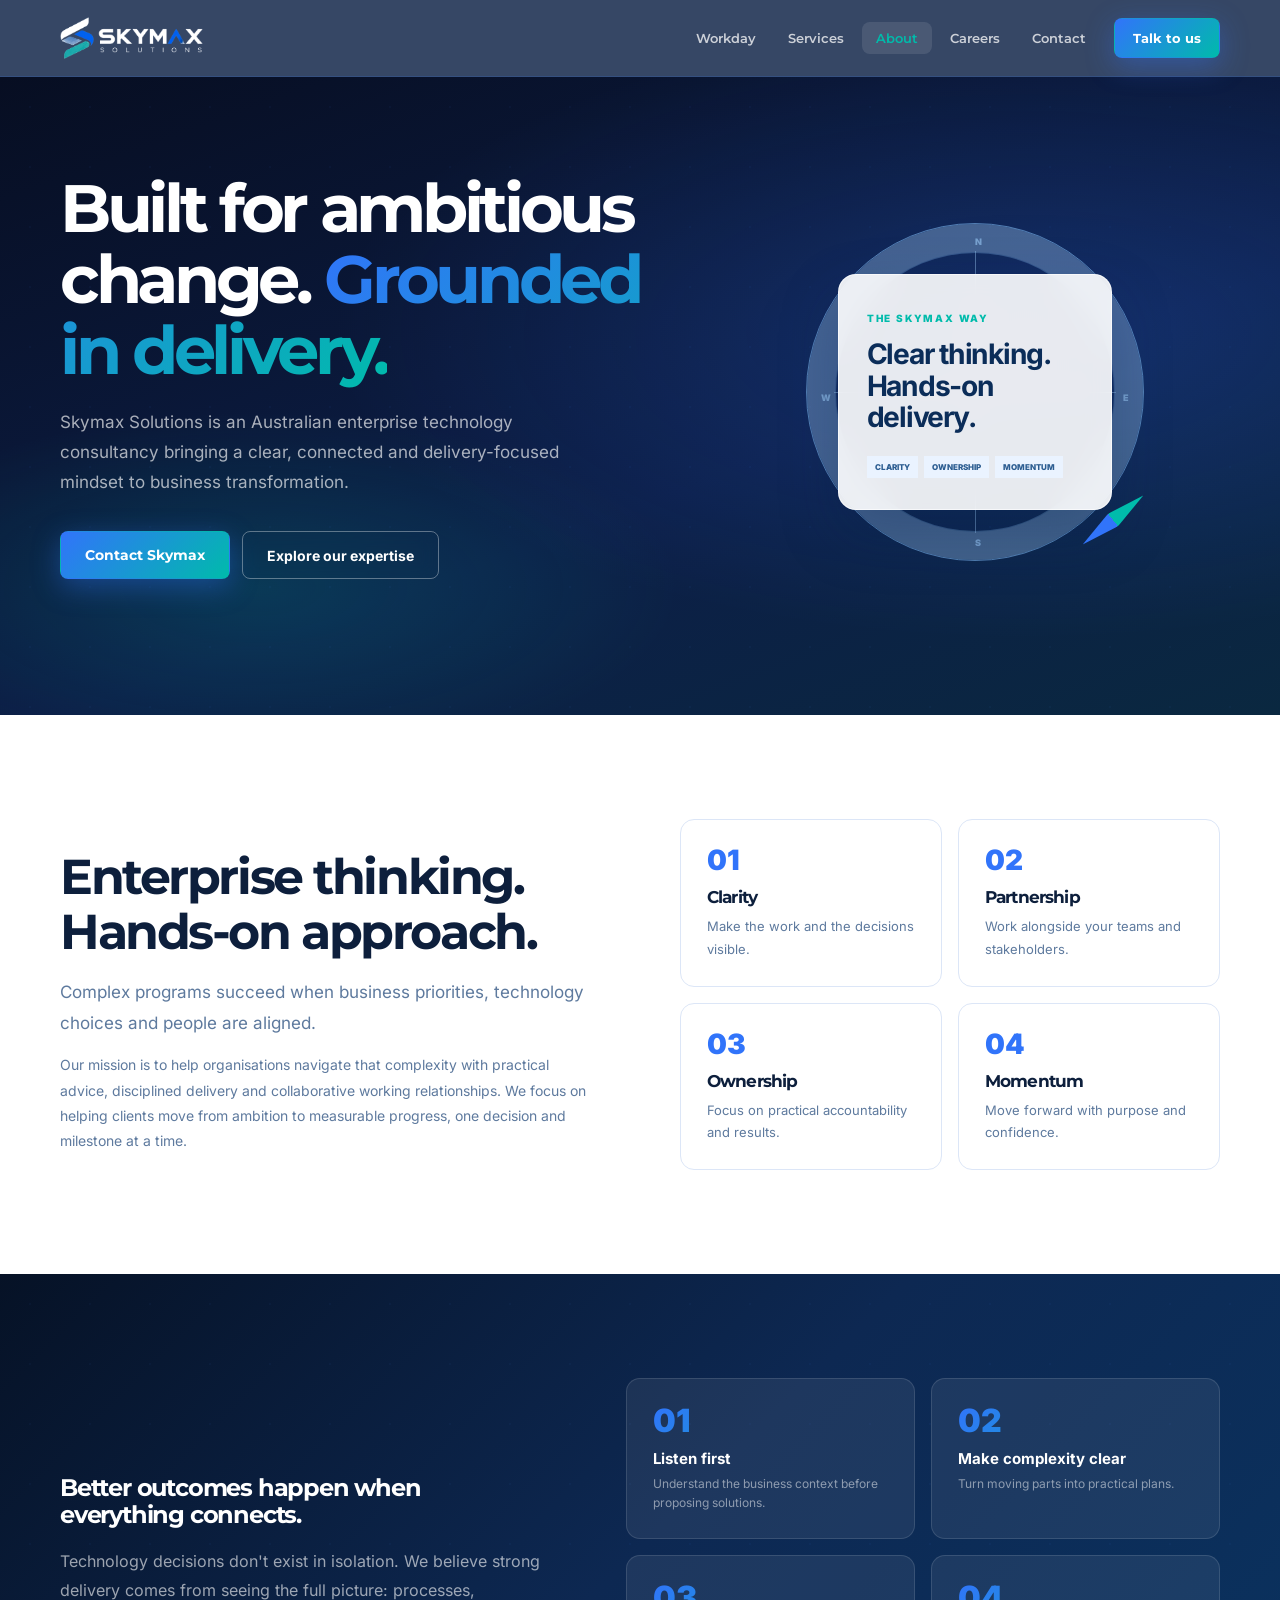
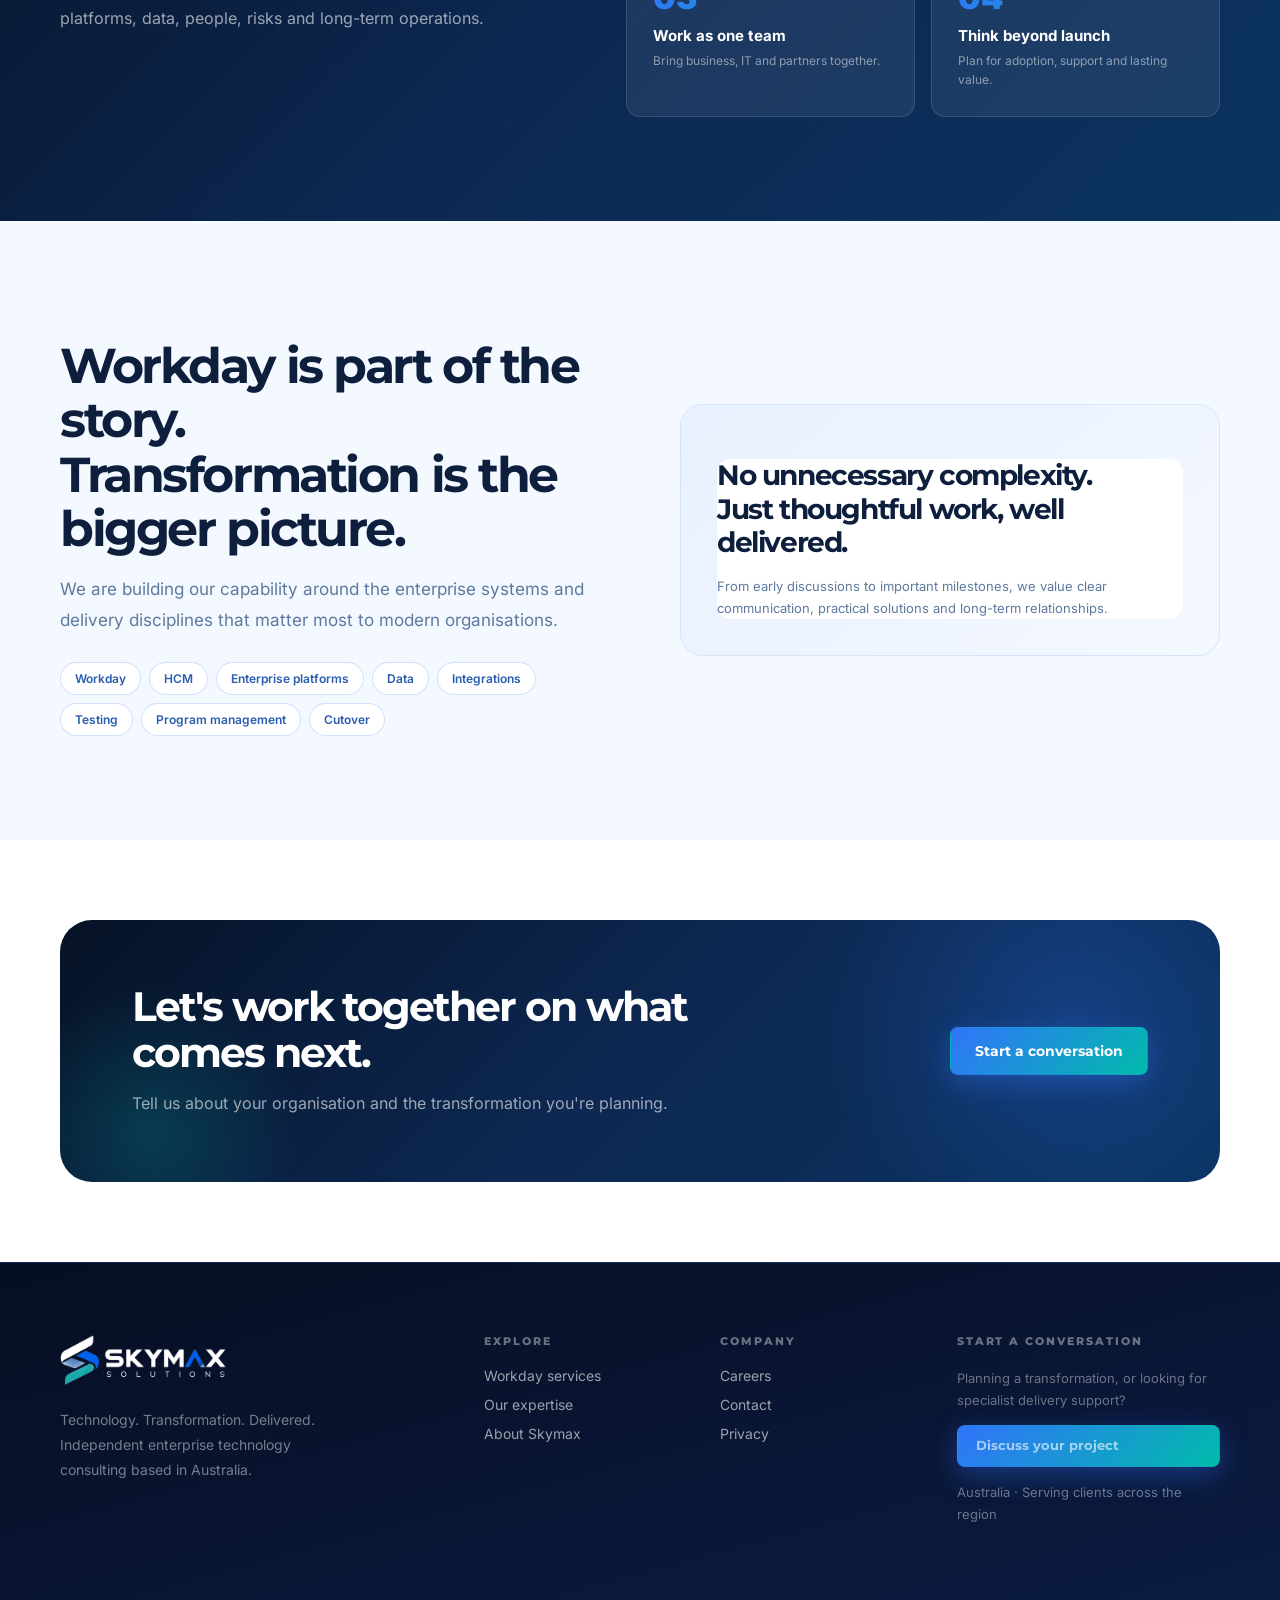
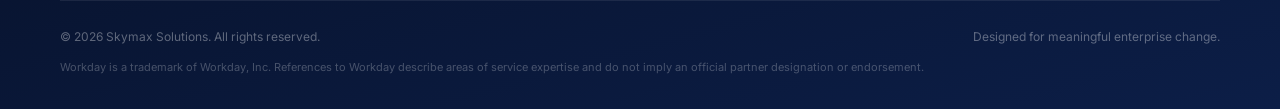
==== about.html @ ef37c547 "Initial Commit" ====
<!doctype html>
<html lang="en-AU">
<head>
<meta charset="utf-8">
<meta name="viewport" content="width=device-width, initial-scale=1">
<meta name="theme-color" content="#070e22">
<meta name="description" content="Discover Skymax Solutions, an Australian enterprise technology consultancy with a practical transformation and delivery approach.">
<link rel="icon" href="assets/favicon.png" type="image/png">
<link rel="apple-touch-icon" href="assets/apple-touch-icon.png">
<link rel="stylesheet" href="assets/styles.css">
<link rel="stylesheet" href="assets/page-heroes.css">
<title>About us | Skymax Solutions</title>
</head>
<body class="theme-one page-about">
<a class="skip" href="#main-content">Skip to content</a>

<header class="site-header">
  <div class="shell">
    <a href="index.html" aria-label="Skymax Solutions home">
      <img class="brand-logo" src="assets/logo-full-dark.png" width="1632" height="491" alt="Skymax Solutions">
    </a>
    <button class="menu-toggle" type="button" aria-expanded="false" aria-controls="primary-nav" aria-label="Open menu"><span></span><span></span><span></span></button>
    <nav class="nav" id="primary-nav" aria-label="Primary navigation">
      <a href="workday.html">Workday</a>
      <a href="services.html">Services</a>
      <a href="about.html" aria-current="page">About</a>
      <a href="careers.html">Careers</a>
      <a href="contact.html">Contact</a>
      <a class="btn" href="contact.html#contact-form">Talk to us</a>
    </nav>
  </div>
</header>

<main id="main-content">

  <section class="page-hero">
    <div class="shell">
      <div>

        <h1>Built for ambitious<br>change. <span class="gradient-text">Grounded in delivery.</span></h1>
        <p>Skymax Solutions is an Australian enterprise technology consultancy bringing a clear, connected and delivery-focused mindset to business transformation.</p>
        <div class="hero-actions">
          <a class="btn" href="contact.html">Contact Skymax</a>
          <a class="btn-outline" href="services.html">Explore our expertise</a>
        </div>
      </div>
      <div class="page-art art-about" aria-hidden="true"><div class="compass"><span>N</span><span>E</span><span>S</span><span>W</span></div><div class="principles"><small>THE SKYMAX WAY</small><strong>Clear thinking.<br>Hands-on delivery.</strong><div><span>Clarity</span><span>Ownership</span><span>Momentum</span></div></div><i class="needle"></i></div>
    </div>
  </section>

  <!-- WHO WE ARE -->
  <section class="section">
    <div class="shell split">
      <div class="reveal">

        <h2 style="margin-top:14px">Enterprise thinking.<br>Hands-on approach.</h2>
        <p class="lead" style="margin-top:18px">Complex programs succeed when business priorities, technology choices and people are aligned.</p>
        <p class="muted" style="margin-top:14px;font-size:14px;line-height:1.8">Our mission is to help organisations navigate that complexity with practical advice, disciplined delivery and collaborative working relationships. We focus on helping clients move from ambition to measurable progress, one decision and milestone at a time.</p>
      </div>
      <div class="feature-grid reveal reveal-d2">
        <article class="feature-card">
          <div class="feature-num">01</div>
          <h3>Clarity</h3>
          <p>Make the work and the decisions visible.</p>
        </article>
        <article class="feature-card">
          <div class="feature-num">02</div>
          <h3>Partnership</h3>
          <p>Work alongside your teams and stakeholders.</p>
        </article>
        <article class="feature-card">
          <div class="feature-num">03</div>
          <h3>Ownership</h3>
          <p>Focus on practical accountability and results.</p>
        </article>
        <article class="feature-card">
          <div class="feature-num">04</div>
          <h3>Momentum</h3>
          <p>Move forward with purpose and confidence.</p>
        </article>
      </div>
    </div>
  </section>

  <!-- POINT OF VIEW — DARK -->
  <section class="section section--dark">
    <div class="shell">
      <div class="insight-split">
        <div class="reveal">

          <h2 style="color:#fff;margin-top:14px">Better outcomes happen when everything connects.</h2>
          <p style="color:rgba(255,255,255,.6);line-height:1.8;margin-top:18px">Technology decisions don't exist in isolation. We believe strong delivery comes from seeing the full picture: processes, platforms, data, people, risks and long-term operations.</p>
        </div>
        <div class="proof-grid reveal reveal-d2">
          <article class="proof-card">
            <div class="proof-num">01</div>
            <strong>Listen first</strong>
            <small>Understand the business context before proposing solutions.</small>
          </article>
          <article class="proof-card">
            <div class="proof-num">02</div>
            <strong>Make complexity clear</strong>
            <small>Turn moving parts into practical plans.</small>
          </article>
          <article class="proof-card">
            <div class="proof-num">03</div>
            <strong>Work as one team</strong>
            <small>Bring business, IT and partners together.</small>
          </article>
          <article class="proof-card">
            <div class="proof-num">04</div>
            <strong>Think beyond launch</strong>
            <small>Plan for adoption, support and lasting value.</small>
          </article>
        </div>
      </div>
    </div>
  </section>

  <!-- OUR FOCUS -->
  <section class="section section--soft">
    <div class="shell split">
      <div class="reveal">

        <h2 style="margin-top:14px">Workday is part of the story.<br>Transformation is the bigger picture.</h2>
        <p class="lead" style="margin-top:18px">We are building our capability around the enterprise systems and delivery disciplines that matter most to modern organisations.</p>
        <div class="tags" style="margin-top:26px">
          <span class="tag-pill">Workday</span>
          <span class="tag-pill">HCM</span>
          <span class="tag-pill">Enterprise platforms</span>
          <span class="tag-pill">Data</span>
          <span class="tag-pill">Integrations</span>
          <span class="tag-pill">Testing</span>
          <span class="tag-pill">Program management</span>
          <span class="tag-pill">Cutover</span>
        </div>
      </div>
      <div class="panel reveal reveal-d2">
        <div class="feature-card" style="border:none;padding:0">

          <h3 style="font-size:28px;line-height:1.18;margin:18px 0 16px">No unnecessary complexity.<br>Just thoughtful work, well delivered.</h3>
          <p>From early discussions to important milestones, we value clear communication, practical solutions and long-term relationships.</p>
        </div>
      </div>
    </div>
  </section>

  <!-- CTA -->
  <section class="section--tight">
    <div class="shell">
      <div class="big-cta reveal">
        <div>

          <h2>Let's work together on what comes next.</h2>
          <p>Tell us about your organisation and the transformation you're planning.</p>
        </div>
        <a href="contact.html" class="btn" style="white-space:nowrap">Start a conversation</a>
      </div>
    </div>
  </section>

</main>

<footer class="site-footer">
  <div class="shell">
    <div class="footer-grid">
      <div>
        <a href="index.html" aria-label="Skymax Solutions home">
          <img class="brand-logo" src="assets/logo-full-dark.png" width="1632" height="491" alt="Skymax Solutions">
        </a>
        <p class="footer-desc">Technology. Transformation. Delivered.<br>Independent enterprise technology consulting based in Australia.</p>
      </div>
      <div class="footer-col">
        <h4>Explore</h4>
        <a href="workday.html">Workday services</a>
        <a href="services.html">Our expertise</a>
        <a href="about.html">About Skymax</a>
      </div>
      <div class="footer-col">
        <h4>Company</h4>
        <a href="careers.html">Careers</a>
        <a href="contact.html">Contact</a>
        <a href="privacy.html">Privacy</a>
      </div>
      <div class="footer-col">
        <h4>Start a conversation</h4>
        <p>Planning a transformation, or looking for specialist delivery support?</p>
        <a href="contact.html" class="btn">Discuss your project</a>
        <p style="margin-top:14px">Australia · Serving clients across the region</p>
      </div>
    </div>
    <div class="footer-bottom">
      <span>© <span id="year">2026</span> Skymax Solutions. All rights reserved.</span>
      <span>Designed for meaningful enterprise change.</span>
    </div>
    <p class="footer-disclaimer">Workday is a trademark of Workday, Inc. References to Workday describe areas of service expertise and do not imply an official partner designation or endorsement.</p>
  </div>
</footer>

<script src="assets/site.js" defer></script>
</body>
</html>
---- assets/styles.css ----
@font-face {
  font-family: 'Inter';
  src: url('fonts/inter-latin-wght-normal.woff2') format('woff2');
  font-weight: 100 900;
  font-display: swap;
}
@font-face {
  font-family: 'Montserrat';
  src: url('fonts/montserrat-latin-wght-normal.woff2') format('woff2');
  font-weight: 100 900;
  font-display: swap;
}

/* ── TOKENS ────────────────────────────────────────────── */
:root {
  --navy:      #0a1f44;
  --navy-mid:  #0f2e5b;
  --navy-lite: #1a3f73;
  --blue:      #3174FA;
  --blue-lite: #5b93fb;
  --teal:      #00BBAB;
  --teal-lite: #00d4c1;
  --ink:       #0d1f3c;
  --muted:     #5e7a9e;
  --line:      #dce6f7;
  --soft:      #f4f8ff;
  --white:     #ffffff;

  --grad-main: linear-gradient(135deg, var(--blue) 0%, var(--teal) 100%);
  --grad-dark: linear-gradient(135deg, #061226 0%, #0d2852 50%, #0a3360 100%);
  --grad-hero: radial-gradient(ellipse 90% 80% at 80% 40%, rgba(49,116,250,.22) 0%, transparent 60%),
               radial-gradient(ellipse 60% 50% at 20% 80%, rgba(0,187,171,.18) 0%, transparent 55%),
               linear-gradient(160deg, #070e22 0%, #0c1e47 60%, #0a2840 100%);

  --shadow-sm:  0 4px 15px rgba(13,31,60,.08);
  --shadow-md:  0 12px 40px rgba(13,31,60,.14);
  --shadow-lg:  0 24px 70px rgba(13,31,60,.22);
  --shadow-glow: 0 0 40px rgba(49,116,250,.25);
  --radius-sm:  8px;
  --radius-md:  14px;
  --radius-lg:  22px;
  --radius-xl:  32px;
}

/* ── RESET & BASE ──────────────────────────────────────── */
*, *::before, *::after { box-sizing: border-box; margin: 0; }
html { scroll-behavior: smooth; font-size: 16px; }
#contact-form { scroll-margin-top: 104px; }
body {
  font-family: 'Inter', ui-sans-serif, -apple-system, BlinkMacSystemFont, 'Segoe UI', Arial, sans-serif;
  color: var(--ink);
  background: #fff;
  -webkit-font-smoothing: antialiased;
  overflow-x: hidden;
}
h1,h2,h3,h4 { font-family: 'Montserrat', 'Segoe UI', sans-serif; line-height: 1.12; letter-spacing: -.05em; }
p { line-height: 1.78; }
a { color: inherit; text-decoration: none; }
button, input, textarea, select { font: inherit; }
button { cursor: pointer; }
svg { display: block; }
img { max-width: 100%; display: block; }
ul, ol { padding: 0; list-style: none; }

/* ── LAYOUT ────────────────────────────────────────────── */
.shell { width: min(1160px, calc(100% - 64px)); margin-inline: auto; }

/* ── ACCESSIBILITY ─────────────────────────────────────── */
.skip {
  position: absolute; top: -80px; left: 16px; z-index: 200;
  background: var(--blue); color: #fff; padding: 12px 22px;
  border-radius: var(--radius-sm); font-weight: 700;
  transition: top .2s;
}
.skip:focus { top: 12px; }
:focus-visible { outline: 2px solid var(--teal); outline-offset: 4px; }

/* ── SCROLL REVEAL ─────────────────────────────────────── */
.reveal {
  opacity: 0;
  transform: translateY(32px);
  transition: opacity .65s cubic-bezier(.22,.68,0,1.05), transform .65s cubic-bezier(.22,.68,0,1.05);
}
.reveal.visible { opacity: 1; transform: none; }
.reveal-d1 { transition-delay: .1s; }
.reveal-d2 { transition-delay: .2s; }
.reveal-d3 { transition-delay: .3s; }
.reveal-d4 { transition-delay: .4s; }

/* ── TYPOGRAPHY UTILITIES ──────────────────────────────── */
.hero-context {
  margin: 0;
  color: rgba(255,255,255,.66);
  font-family: 'Montserrat', 'Segoe UI', sans-serif;
  font-size: 11px;
  font-weight: 650;
  letter-spacing: .13em;
  text-transform: uppercase;
}
.btn,.nav,.menu-toggle { font-family: 'Montserrat', 'Segoe UI', sans-serif; }
.gradient-text {
  background: var(--grad-main);
  -webkit-background-clip: text; -webkit-text-fill-color: transparent;
  background-clip: text;
}
.lead { font-size: 17px; color: var(--muted); line-height: 1.8; }
.muted { color: var(--muted); }

/* ── BUTTONS ───────────────────────────────────────────── */
.btn, .btn-outline, .btn-ghost {
  display: inline-flex; align-items: center; justify-content: center;
  gap: 8px; border-radius: var(--radius-sm); font-weight: 700;
  font-size: 14px; padding: 13px 24px; min-height: 48px;
  border: 1.5px solid transparent;
  transition: transform .2s, box-shadow .2s, background .2s, border-color .2s;
  white-space: nowrap;
}
.btn {
  background: var(--grad-main); color: #fff;
  box-shadow: 0 8px 28px rgba(49,116,250,.38);
}
.btn:hover {
  transform: translateY(-2px);
  box-shadow: 0 14px 40px rgba(49,116,250,.52);
}
.btn-outline {
  background: transparent; color: #fff;
  border-color: rgba(255,255,255,.35);
  backdrop-filter: blur(8px);
}
.btn-outline:hover {
  background: rgba(255,255,255,.1);
  border-color: rgba(255,255,255,.6);
  transform: translateY(-2px);
}
.btn-ghost {
  background: rgba(49,116,250,.08); color: var(--blue);
  border-color: rgba(49,116,250,.22);
}
.btn-ghost:hover {
  background: rgba(49,116,250,.15);
  transform: translateY(-2px);
}
.btn-light {
  display: inline-flex; align-items: center; gap: 8px;
  background: rgba(255,255,255,.12); color: #fff;
  border: 1.5px solid rgba(255,255,255,.28);
  border-radius: var(--radius-sm); font-weight: 700;
  font-size: 14px; padding: 13px 24px; min-height: 48px;
  backdrop-filter: blur(10px);
  transition: background .2s, transform .2s;
}
.btn-light:hover { background: rgba(255,255,255,.22); transform: translateY(-2px); }
.text-link {
  font-size: 13px; color: var(--blue); font-weight: 700;
  display: inline-flex; align-items: center; gap: 6px;
  transition: gap .2s;
}
.text-link::after {
  content: '›'; font-size: 18px; line-height: 1; font-weight: 600;
  transform: translateY(-1px);
}
.text-link:hover { gap: 10px; }
.text-link--on-dark { color: var(--teal-lite); }

/* ── NAVBAR ────────────────────────────────────────────── */
.site-header {
  position: sticky; top: 0; z-index: 100;
  background: rgba(10,31,68,.82);
  backdrop-filter: blur(20px) saturate(180%);
  -webkit-backdrop-filter: blur(20px) saturate(180%);
  border-bottom: 1px solid rgba(49,116,250,.18);
  transition: box-shadow .3s;
}
.site-header.scrolled { box-shadow: 0 8px 40px rgba(0,0,0,.35); }
.site-header .shell {
  height: 76px; display: flex; align-items: center;
  justify-content: space-between; gap: 28px;
}
.brand {
  display: inline-flex; gap: 12px; align-items: center;
  color: #fff; white-space: nowrap; flex-shrink: 0;
}
.brand .mark { width: 38px; height: 44px; }
.brand-logo {
  display: block;
  width: auto;
  height: 43px;
  object-fit: contain;
  flex-shrink: 0;
}
.wordmark {
  display: inline-block; font-weight: 900; font-size: 24px;
  line-height: .95; letter-spacing: -.07em; color: #fff;
}
.wordmark small {
  display: block; font-size: 8.5px; font-weight: 700;
  letter-spacing: .5em; padding-left: 2px; margin-top: 8px;
  color: rgba(255,255,255,.7);
}
.nav { display: flex; align-items: center; gap: 4px; }
.nav > a:not(.btn) {
  font-size: 13px; font-weight: 600; color: rgba(255,255,255,.75);
  padding: 8px 14px; border-radius: var(--radius-sm);
  transition: color .2s, background .2s;
}
.nav > a:not(.btn):hover,
.nav > a[aria-current="page"] { color: #fff; background: rgba(255,255,255,.1); }
.nav > a[aria-current="page"] { color: var(--teal); }
.nav .btn { font-size: 13px; padding: 10px 18px; min-height: 40px; margin-left: 10px; }
.menu-toggle {
  display: none; width: 44px; height: 44px; padding: 0;
  align-items: center; justify-content: center; flex-direction: column; gap: 5px;
  background: rgba(255,255,255,.08); border: 1px solid rgba(255,255,255,.18);
  border-radius: var(--radius-sm); color: #fff;
  transition: background .2s, border-color .2s;
}
.menu-toggle:hover { background: rgba(255,255,255,.14); border-color: rgba(255,255,255,.32); }
.menu-toggle span {
  display: block; width: 20px; height: 2px; border-radius: 2px;
  background: currentColor; transform-origin: center; transition: transform .25s, opacity .2s;
}
.menu-toggle.is-open span:nth-child(1) { transform: translateY(7px) rotate(45deg); }
.menu-toggle.is-open span:nth-child(2) { opacity: 0; }
.menu-toggle.is-open span:nth-child(3) { transform: translateY(-7px) rotate(-45deg); }

/* ── NAV MOBILE ────────────────────────────────────────── */
@media(max-width:800px) {
  .menu-toggle { display: inline-flex; }
  .nav {
    display: none; position: absolute; top: 76px; left: 16px; right: 16px;
    flex-direction: column; align-items: stretch; gap: 4px;
    background: #0c1e47; border: 1px solid rgba(49,116,250,.25);
    border-radius: var(--radius-md); padding: 16px;
    box-shadow: 0 20px 60px rgba(0,0,0,.5);
  }
  .nav.open { display: flex; }
  .nav > a:not(.btn) { padding: 14px 16px; }
  .nav .btn { margin: 8px 0 0; text-align: center; }
}

/* ── HERO (HOME) ───────────────────────────────────────── */
.hero {
  background: var(--grad-hero);
  overflow: hidden; position: relative;
  padding: 110px 0 120px;
}
.hero::before {
  content: '';
  position: absolute; inset: 0; z-index: 0;
  background: url("data:image/svg+xml,%3Csvg width='60' height='60' viewBox='0 0 60 60' xmlns='http://www.w3.org/2000/svg'%3E%3Cg fill='none' fill-rule='evenodd'%3E%3Cg fill='%233174FA' fill-opacity='0.04'%3E%3Ccircle cx='30' cy='30' r='1.5'/%3E%3C/g%3E%3C/g%3E%3C/svg%3E") repeat;
}
.hero-inner {
  position: relative; z-index: 1;
  display: grid; grid-template-columns: 1.05fr .95fr;
  align-items: center; gap: 60px;
}
.hero h1 {
  font-size: clamp(52px, 5.8vw, 82px);
  line-height: 1.04; letter-spacing: -.065em;
  color: #fff; margin: 22px 0 24px;
}
.hero-copy { font-size: 17px; color: rgba(255,255,255,.68); line-height: 1.8; max-width: 500px; }
.hero-actions { display: flex; flex-wrap: wrap; gap: 12px; margin: 36px 0 32px; }
.hero-badge {
  display: inline-flex; align-items: center; gap: 10px;
  font-size: 12px; color: rgba(255,255,255,.55); font-weight: 500;
}
.hero-badge-dot {
  width: 8px; height: 8px; border-radius: 50%;
  background: var(--teal); box-shadow: 0 0 0 4px rgba(0,187,171,.2);
  animation: pulse 2.5s ease-in-out infinite;
}
@keyframes pulse {
  0%, 100% { box-shadow: 0 0 0 4px rgba(0,187,171,.2); }
  50%       { box-shadow: 0 0 0 8px rgba(0,187,171,.08); }
}

/* ── HERO GRAPHIC ──────────────────────────────────────── */
.hero-visual { position: relative; height: 460px; }
.hero-orb {
  position: absolute; inset: 50px 60px;
  background: radial-gradient(circle at 30% 25%, #6da8ff, #3174fa 45%, #1a3fad 72%, #091f6b);
  border-radius: 50%;
  box-shadow: 0 0 80px rgba(49,116,250,.45), inset -30px -30px 60px rgba(0,0,0,.3);
  animation: floatOrb 8s ease-in-out infinite;
}
.hero-orb::after {
  content: ''; position: absolute; inset: 18px;
  border: 1px solid rgba(255,255,255,.2); border-radius: 50%;
  transform: rotate(55deg) scaleX(.7);
}
@keyframes floatOrb {
  0%,100% { transform: translateY(0); }
  50%     { transform: translateY(-12px); }
}
.hero-ring {
  position: absolute; border-radius: 50%;
  border: 1px dashed rgba(100,160,255,.35);
}
.hero-ring:nth-child(1) { inset: 0; animation: spin 30s linear infinite; }
.hero-ring:nth-child(2) { inset: -35px; border-color: rgba(0,187,171,.2); animation: spin 45s linear infinite reverse; }
.hero-ring:nth-child(3) { inset: -75px; border-color: rgba(49,116,250,.12); animation: spin 60s linear infinite; }
@keyframes spin { to { transform: rotate(360deg); } }
.float-card {
  position: absolute; background: rgba(15,30,65,.7);
  border: 1px solid rgba(49,116,250,.3); border-radius: var(--radius-md);
  padding: 16px 20px; backdrop-filter: blur(16px);
  box-shadow: 0 20px 50px rgba(0,0,0,.4); min-width: 185px;
  animation: floatCard 6s ease-in-out infinite;
}
.float-card:nth-child(5) { left: -10px; top: 60px; animation-delay: 0s; }
.float-card:nth-child(6) { right: -10px; top: 170px; animation-delay: 1.5s; }
.float-card:nth-child(7) { left: 50px; bottom: 30px; animation-delay: 3s; }
@keyframes floatCard {
  0%,100% { transform: translateY(0) rotate(var(--rot,0deg)); }
  50%     { transform: translateY(-8px) rotate(var(--rot,0deg)); }
}
.float-card:nth-child(5) { --rot: -4deg; }
.float-card:nth-child(6) { --rot: 4deg; }
.float-card:nth-child(7) { --rot: 2deg; }
.float-card .fc-tag {
  font-size: 9px; font-weight: 800; letter-spacing: .15em; text-transform: uppercase;
  color: var(--teal); background: rgba(0,187,171,.12); border-radius: 99px;
  padding: 5px 10px; display: inline-block; margin-bottom: 9px;
}
.float-card strong { color: #fff; font-size: 13px; display: block; }
.float-card span { color: rgba(255,255,255,.5); font-size: 11px; margin-top: 4px; display: block; }

/* ── STATS STRIPE ──────────────────────────────────────── */
.stats-stripe {
  background: #fff;
  border-bottom: 1px solid var(--line);
}
.stats-stripe .shell {
  display: grid; grid-template-columns: repeat(4,1fr);
  padding: 36px 0;
  gap: 0;
}
.stat-item {
  text-align: center; padding: 0 24px;
  border-right: 1px solid var(--line);
}
.stat-item:last-child { border-right: none; }
.stat-num {
  font-size: 38px; font-weight: 900; letter-spacing: -.04em;
  background: var(--grad-main); -webkit-background-clip: text;
  -webkit-text-fill-color: transparent; background-clip: text;
  line-height: 1;
}
.stat-label { font-size: 12px; color: var(--muted); margin-top: 6px; font-weight: 500; }

/* ── SECTIONS ──────────────────────────────────────────── */
.section { padding: 104px 0; }
.section--soft { background: var(--soft); }
.section--dark {
  background: var(--grad-dark);
  position: relative; overflow: hidden;
}
.section--dark::before {
  content: ''; position: absolute; inset: 0; z-index: 0;
  background: url("data:image/svg+xml,%3Csvg width='60' height='60' viewBox='0 0 60 60' xmlns='http://www.w3.org/2000/svg'%3E%3Ccircle cx='30' cy='30' r='1' fill='%233174FA' fill-opacity='.05'/%3E%3C/svg%3E") repeat;
}
.section--dark > * { position: relative; z-index: 1; }
.section--tight { padding: 80px 0; }
.section-head {
  display: grid; grid-template-columns: 1fr auto;
  align-items: end; gap: 32px; margin-bottom: 56px;
}
.section-head h2 { font-size: clamp(32px, 4vw, 52px); margin-top: 0; }
.section-head p { max-width: 350px; color: var(--muted); text-align: right; }
.section-head--center { grid-template-columns: 1fr; text-align: center; }
.section-head--center p { max-width: 500px; margin: 0 auto; text-align: center; }

/* Page hero */
.page-hero {
  background: var(--grad-hero);
  padding: 96px 0 104px; overflow: hidden; position: relative;
}
.page-hero::before {
  content: ''; position: absolute; inset: 0;
  background: url("data:image/svg+xml,%3Csvg width='60' height='60' viewBox='0 0 60 60' xmlns='http://www.w3.org/2000/svg'%3E%3Ccircle cx='30' cy='30' r='1' fill='%233174FA' fill-opacity='.05'/%3E%3C/svg%3E") repeat;
}
.page-hero .shell {
  position: relative; z-index: 1;
  display: grid; grid-template-columns: 1.1fr .9fr;
  align-items: center; gap: 70px;
}
.page-hero h1 {
  font-size: clamp(44px, 5.2vw, 70px);
  line-height: 1.07; letter-spacing: -.065em;
  color: #fff; margin: 0 0 20px;
}
.page-hero p { font-size: 17px; color: rgba(255,255,255,.65); max-width: 520px; }
.hero-actions { display: flex; flex-wrap: wrap; gap: 12px; margin-top: 34px; }

/* Hero glass card */
.hero-glass-wrap {
  display: grid; place-items: center; min-height: 320px;
}
.hero-glass-card {
  width: 90%; background: rgba(255,255,255,.07);
  border: 1px solid rgba(255,255,255,.15); border-radius: var(--radius-lg);
  padding: 36px; backdrop-filter: blur(20px); transform: rotate(-3deg);
  box-shadow: 0 30px 80px rgba(0,0,0,.4), inset 0 1px 0 rgba(255,255,255,.1);
  position: relative;
}
.hero-glass-card::before {
  content: ''; position: absolute; inset: -40px -35px 40px 40px; z-index: -1;
  background: radial-gradient(circle, #6da8ff, #3174fa 55%, #1a3fa8);
  border-radius: 48%; filter: blur(1px); opacity: .75;
}
.hero-glass-card .card-eyebrow { color: var(--teal); margin-bottom: 16px; }
.hero-glass-card h3 { font-size: 27px; color: #fff; margin-bottom: 20px; }
.glass-line {
  height: 8px; border-radius: 99px; background: rgba(255,255,255,.12); margin: 10px 0;
}
.glass-line.short { width: 60%; }
.glass-metric {
  display: flex; align-items: center; gap: 12px; margin-top: 22px;
  color: var(--teal-lite); font-weight: 700; font-size: 13px;
}
.glass-dot {
  width: 12px; height: 12px; border-radius: 50%; background: var(--teal);
  box-shadow: 0 0 0 5px rgba(0,187,171,.2); flex-shrink: 0;
}

/* ── SERVICE CARDS ─────────────────────────────────────── */
.card-grid { display: grid; grid-template-columns: repeat(3,1fr); gap: 20px; }
.service-card {
  background: #fff; border: 1px solid #e2ecf7;
  border-radius: var(--radius-lg); padding: 36px;
  display: flex; flex-direction: column; min-height: 290px;
  box-shadow: var(--shadow-sm); position: relative; overflow: hidden;
  transition: transform .3s, box-shadow .3s, border-color .3s;
}
.service-card::before {
  content: ''; position: absolute; top: 0; left: 0; right: 0; height: 3px;
  background: var(--grad-main); opacity: 0; transition: opacity .3s;
}
.service-card:hover { transform: translateY(-6px); box-shadow: var(--shadow-md); border-color: rgba(49,116,250,.3); }
.service-card:hover::before { opacity: 1; }
.card-icon {
  width: 48px; height: 48px; border-radius: 12px;
  background: linear-gradient(135deg, rgba(49,116,250,.12), rgba(0,187,171,.12));
  display: grid; place-items: center; font-size: 22px;
  color: var(--blue); flex-shrink: 0;
}
.service-card h3 { font-size: 21px; margin: 20px 0 10px; }
.service-card p { font-size: 14px; color: var(--muted); line-height: 1.7; margin-bottom: 24px; }
.service-card .text-link { margin-top: auto; }

/* Dark service cards */
.card-grid--dark .service-card {
  background: rgba(255,255,255,.05); border-color: rgba(255,255,255,.1);
  color: #fff;
}
.card-grid--dark .service-card h3 { color: #fff; }
.card-grid--dark .service-card p { color: rgba(255,255,255,.58); }
.card-grid--dark .service-card:hover { border-color: rgba(49,116,250,.5); background: rgba(255,255,255,.08); }
.card-grid--dark .card-icon { background: rgba(255,255,255,.1); color: var(--teal-lite); }
.card-grid--dark .text-link { color: var(--teal-lite); }

/* ── PROOF CARDS ───────────────────────────────────────── */
.proof-grid { display: grid; grid-template-columns: repeat(2,1fr); gap: 16px; }
.proof-card {
  background: rgba(255,255,255,.07); border: 1px solid rgba(255,255,255,.12);
  border-radius: var(--radius-md); padding: 26px; min-height: 148px;
  position: relative; overflow: hidden;
  transition: background .3s, border-color .3s;
}
.proof-card:hover { background: rgba(255,255,255,.12); border-color: rgba(0,187,171,.3); }
.proof-num {
  font-size: 32px; font-weight: 900; line-height: 1;
  background: var(--grad-main); -webkit-background-clip: text;
  -webkit-text-fill-color: transparent; background-clip: text;
}
.proof-card strong { display: block; font-size: 15px; color: #fff; margin: 12px 0 0; }
.proof-card small { display: block; font-size: 12px; color: rgba(255,255,255,.5); margin-top: 6px; line-height: 1.6; }
.insight-split {
  display: grid; grid-template-columns: .9fr 1.1fr;
  gap: 80px; align-items: center;
}

/* ── FEATURES ──────────────────────────────────────────── */
.feature-grid { display: grid; grid-template-columns: repeat(2,1fr); gap: 16px; }
.feature-card {
  border: 1px solid var(--line); border-radius: var(--radius-md);
  padding: 26px; background: #fff;
  transition: border-color .25s, box-shadow .25s;
}
.feature-card:hover { border-color: rgba(49,116,250,.35); box-shadow: var(--shadow-sm); }
.feature-num { font-size: 28px; font-weight: 900; color: var(--blue); line-height: 1; }
.feature-card h3 { font-size: 17px; margin: 14px 0 8px; }
.feature-card p { font-size: 13px; color: var(--muted); margin: 0; line-height: 1.7; }

/* ── NUMBERED STEPS ────────────────────────────────────── */
.steps-grid { display: grid; grid-template-columns: repeat(4,1fr); gap: 16px; }
.step-card {
  background: #fff; border: 1px solid var(--line);
  border-radius: var(--radius-md); padding: 28px;
  position: relative; overflow: hidden;
  transition: transform .25s, box-shadow .25s;
}
.step-card::after {
  content: ''; position: absolute; bottom: 0; left: 0; right: 0; height: 2px;
  background: var(--grad-main); transform: scaleX(0) translateX(-50%);
  transition: transform .3s; transform-origin: left;
}
.step-card:hover { transform: translateY(-4px); box-shadow: var(--shadow-sm); }
.step-card:hover::after { transform: scaleX(1) translateX(0); }
.step-num {
  font-size: 34px; font-weight: 900; line-height: 1;
  background: var(--grad-main); -webkit-background-clip: text;
  -webkit-text-fill-color: transparent; background-clip: text;
}
.step-card h3 { font-size: 18px; margin: 22px 0 10px; }
.step-card p { font-size: 13px; color: var(--muted); line-height: 1.7; }

/* ── SPLIT LAYOUT ──────────────────────────────────────── */
.split { display: grid; grid-template-columns: 1fr 1fr; align-items: center; gap: 80px; }
.split h2 { font-size: clamp(30px, 3.8vw, 50px); margin-top: 0; }
.panel {
  background: linear-gradient(140deg, #e8f1ff, #f4f8ff);
  border: 1px solid #d5e6fb; border-radius: var(--radius-lg); padding: 36px;
}
.panel--dark {
  background: rgba(255,255,255,.06); border-color: rgba(255,255,255,.1);
}
.panel-stack { display: grid; gap: 14px; }
.pill {
  display: inline-block; font-size: 10px; font-weight: 800;
  letter-spacing: .12em; text-transform: uppercase; color: var(--teal);
  background: rgba(0,187,171,.12); border-radius: 99px; padding: 6px 12px;
}

/* ── CHECK LIST ────────────────────────────────────────── */
.check-list { display: grid; grid-template-columns: 1fr 1fr; gap: 4px; margin: 28px 0; }
.check-item {
  display: flex; align-items: center; gap: 10px;
  padding: 13px 0; border-bottom: 1px solid var(--line);
  font-size: 14px; font-weight: 600; color: var(--ink);
}
.check-item::before {
  content: '✓'; color: var(--teal); font-weight: 900; font-size: 13px;
  background: rgba(0,187,171,.12); border-radius: 50%;
  width: 24px; height: 24px; display: grid; place-items: center; flex-shrink: 0;
}

/* ── ARROW LIST ────────────────────────────────────────── */
.arrow-list { margin: 20px 0; }
.arrow-list li {
  border-bottom: 1px solid #dce7f8; padding: 14px 0;
  display: flex; gap: 12px; font-size: 14px; color: var(--ink);
}
.arrow-list li::before {
  content: ''; width: 7px; height: 7px; margin-top: 7px;
  border-radius: 50%; background: var(--teal); flex-shrink: 0;
  box-shadow: 0 0 0 4px rgba(0,187,171,.1);
}

/* ── TAGS ──────────────────────────────────────────────── */
.tags { display: flex; flex-wrap: wrap; gap: 8px; margin-top: 22px; }
.tag-pill {
  border: 1px solid rgba(49,116,250,.22); background: #fff;
  color: #2a5db0; border-radius: 99px; padding: 8px 14px;
  font-size: 12px; font-weight: 600;
  transition: background .2s, border-color .2s;
}
.tag-pill:hover { background: rgba(49,116,250,.07); border-color: var(--blue); }

/* ── FAQ ACCORDION ─────────────────────────────────────── */
.faq { display: grid; gap: 10px; }
.faq details {
  background: #fff; border: 1px solid var(--line);
  border-radius: var(--radius-md); padding: 20px 24px; overflow: hidden;
  transition: border-color .2s;
}
.faq details:hover { border-color: rgba(49,116,250,.3); }
.faq details[open] { border-color: rgba(49,116,250,.35); }
.faq summary {
  cursor: pointer; font-weight: 700; font-size: 15px; letter-spacing: -.022em;
  list-style: none; display: flex; justify-content: space-between;
  align-items: center; gap: 20px;
}
.faq summary::-webkit-details-marker { display: none; }
.faq summary::after {
  content: '+'; font-size: 22px; color: var(--blue);
  width: 28px; height: 28px; background: rgba(49,116,250,.1);
  border-radius: 50%; display: grid; place-items: center; flex-shrink: 0;
  transition: transform .25s;
}
.faq details[open] summary::after { content: '−'; transform: rotate(180deg); }
.faq details p { margin-top: 16px; color: var(--muted); font-size: 14px; line-height: 1.75; }

/* ── CONTACT FORM ──────────────────────────────────────── */
.form-wrap { display: grid; grid-template-columns: .9fr 1.1fr; gap: 72px; }
.form-wrap h2 { font-size: clamp(32px, 4vw, 50px); margin: 0 0 22px; }
.contact-details { display: grid; gap: 0; }
.contact-detail {
  border-top: 1px solid var(--line); padding: 22px 0;
}
.contact-detail:first-child { border-top: none; }
.contact-detail strong { display: block; font-size: 14px; font-weight: 700; }
.contact-detail span { display: block; color: var(--muted); font-size: 13px; margin-top: 5px; }
.form-card {
  background: #fff; border: 1px solid #deeaf8;
  border-radius: var(--radius-lg); padding: 38px;
  box-shadow: var(--shadow-md);
}
.form-grid { display: grid; grid-template-columns: 1fr 1fr; gap: 18px; }
.form-field {
  display: flex; flex-direction: column; gap: 7px;
}
.form-field.full { grid-column: 1 / -1; }
.form-field label { font-size: 12px; font-weight: 700; color: #2a4978; }
.form-field input,
.form-field textarea,
.form-field select {
  border: 1.5px solid #cddcef; border-radius: var(--radius-sm);
  padding: 12px 14px; min-height: 46px; color: var(--ink);
  background: #f8fbff; width: 100%;
  transition: border-color .2s, box-shadow .2s;
}
.form-field input:focus,
.form-field textarea:focus,
.form-field select:focus {
  border-color: var(--blue);
  box-shadow: 0 0 0 3px rgba(49,116,250,.12);
  outline: none; background: #fff;
}
.form-field textarea { height: 140px; resize: vertical; }
.form-notice {
  background: #fff8e6; border: 1px solid #f0d98e; border-radius: var(--radius-sm);
  padding: 14px 16px; font-size: 12px; color: #6b4d10; line-height: 1.6;
  margin-top: 20px;
}
.form-feedback { font-size: 13px; color: var(--muted); margin-top: 12px; }
.form-success {
  background: rgba(0,187,171,.1); border: 1px solid rgba(0,187,171,.3);
  color: #007a6e; border-radius: var(--radius-sm);
  padding: 14px 16px; font-size: 13px; margin-top: 14px;
}

/* ── BIG CTA ───────────────────────────────────────────── */
.big-cta {
  background: var(--grad-dark); position: relative; overflow: hidden;
  border-radius: var(--radius-xl); padding: 64px 72px;
  display: flex; justify-content: space-between; align-items: center; gap: 48px;
}
.big-cta::before {
  content: ''; position: absolute;
  width: 500px; height: 500px; border-radius: 50%;
  background: radial-gradient(circle, rgba(49,116,250,.25), transparent 70%);
  right: -100px; top: -150px; pointer-events: none;
}
.big-cta::after {
  content: ''; position: absolute;
  width: 300px; height: 300px; border-radius: 50%;
  background: radial-gradient(circle, rgba(0,187,171,.2), transparent 70%);
  left: -60px; bottom: -100px; pointer-events: none;
}
.big-cta > * { position: relative; z-index: 1; }
.big-cta h2 { font-size: clamp(28px, 3.2vw, 44px); color: #fff; max-width: 680px; margin: 0 0 14px; }
.big-cta p { color: rgba(255,255,255,.6); max-width: 560px; }

/* ── EMPTY STATE ───────────────────────────────────────── */
.empty-state {
  background: var(--soft); border: 1.5px solid var(--line);
  border-radius: var(--radius-lg); padding: 32px;
}
.legal { font-size: 12px; color: #7a93b8; line-height: 1.75; }
.callout {
  background: #eef5ff; border-left: 3px solid var(--blue);
  padding: 18px 22px; border-radius: var(--radius-sm);
  font-size: 14px; color: #3a5a8c; line-height: 1.7;
}

/* ── FOOTER ────────────────────────────────────────────── */
.site-footer {
  background: linear-gradient(165deg, #060e22 0%, #0c1e47 100%);
  color: #fff; padding: 72px 0 32px;
  border-top: 1px solid rgba(49,116,250,.2);
}
.footer-grid {
  display: grid; grid-template-columns: 2fr 1fr 1fr 1.4fr; gap: 48px;
}
.site-footer .brand { color: #fff; }
.site-footer .brand-logo { height: 50px; }
.site-footer .footer-desc {
  font-size: 14px; color: rgba(255,255,255,.45); line-height: 1.8;
  max-width: 270px; margin-top: 22px;
}
.footer-col h4 {
  font-size: 11px; font-weight: 800; letter-spacing: .18em;
  text-transform: uppercase; color: rgba(255,255,255,.4);
  margin-bottom: 20px;
}
.footer-col a {
  display: block; font-size: 14px; color: rgba(255,255,255,.6);
  margin-bottom: 12px; transition: color .2s;
}
.footer-col a:hover { color: #fff; }
.footer-col p { font-size: 13px; color: rgba(255,255,255,.4); line-height: 1.7; margin-bottom: 14px; }
.footer-col .btn { font-size: 13px; padding: 11px 18px; min-height: 42px; }
.footer-bottom {
  border-top: 1px solid rgba(255,255,255,.08); margin-top: 60px;
  padding-top: 28px; display: flex; flex-wrap: wrap;
  justify-content: space-between; gap: 14px;
  font-size: 12px; color: rgba(255,255,255,.35);
}
.footer-disclaimer { font-size: 11px; color: rgba(255,255,255,.25); margin-top: 14px; }

/* ── PRIVACY / PROSE ───────────────────────────────────── */
.prose { max-width: 760px; }
.prose h2 { font-size: 28px; margin-bottom: 18px; }
.prose p { color: var(--muted); margin-bottom: 20px; }

/* ── RESPONSIVE ────────────────────────────────────────── */
@media(max-width:1000px) {
  .stats-stripe .shell { grid-template-columns: repeat(2,1fr); }
  .stat-item:nth-child(2) { border-right: none; }
  .stat-item:nth-child(3) { border-top: 1px solid var(--line); }
  .stat-item:nth-child(4) { border-top: 1px solid var(--line); border-right: none; }
  .footer-grid { grid-template-columns: 1fr 1fr; gap: 36px; }
  .big-cta { flex-direction: column; align-items: flex-start; padding: 48px; }
  .split { gap: 44px; }
}
@media(max-width:800px) {
  .shell { width: min(100% - 40px, 1160px); }
  .site-header .shell { height: 68px; }
  .hero { padding: 80px 0 90px; }
  .hero-inner { grid-template-columns: 1fr; }
  .hero-visual { height: 340px; margin: 0 auto; width: min(100%, 420px); }
  .section { padding: 72px 0; }
  .section--tight { padding: 56px 0; }
  .card-grid { grid-template-columns: 1fr 1fr; }
  .steps-grid { grid-template-columns: 1fr 1fr; }
  .split { grid-template-columns: 1fr; gap: 36px; }
  .page-hero .shell { grid-template-columns: 1fr; gap: 32px; }
  .page-hero { padding: 70px 0; }
  .hero-glass-wrap { max-width: 420px; }
  .form-wrap { grid-template-columns: 1fr; gap: 48px; }
  .section-head { grid-template-columns: 1fr; }
  .section-head p { text-align: left; }
  .insight-split { grid-template-columns: 1fr; gap: 40px; }
  .insight-split > div:first-child { max-width: 620px; }
}
@media(max-width:600px) {
  .shell { width: calc(100% - 36px); }
  .hero h1 { font-size: clamp(44px, 12vw, 64px); }
  .hero-copy, .page-hero p { font-size: 15px; }
  .hero-inner { padding: 0; gap: 40px; }
  .wordmark { font-size: 20px; }
  .wordmark small { font-size: 7px; }
  .brand .mark { width: 32px; }
  .brand-logo { height: 35px; }
  .site-footer .brand-logo { height: 42px; }
  .card-grid { grid-template-columns: 1fr; }
  .steps-grid { grid-template-columns: 1fr; }
  .feature-grid { grid-template-columns: 1fr; }
  .proof-grid { grid-template-columns: 1fr; }
  .insight-split { gap: 30px; }
  .insight-split .proof-card { min-height: 0; padding: 22px; }
  .check-list { grid-template-columns: 1fr; }
  .form-grid { grid-template-columns: 1fr; }
  .form-field.full { grid-column: 1; }
  .footer-grid { grid-template-columns: 1fr; gap: 28px; }
  .footer-bottom { flex-direction: column; gap: 8px; }
  .big-cta { padding: 36px 28px; }
  .page-hero h1 { font-size: clamp(38px, 10vw, 56px); }
  .stats-stripe .shell { grid-template-columns: 1fr 1fr; }
}
@media(prefers-reduced-motion: reduce) {
  *, *::before, *::after {
    animation-duration: 0s !important;
    transition-duration: 0s !important;
  }
  html { scroll-behavior: auto; }
  .reveal { opacity: 1; transform: none; }
}
---- assets/page-heroes.css ----
/* Page-specific hero illustrations shared across the three review themes. */
.page-art{position:relative;width:100%;min-height:370px;isolation:isolate}
.page-art small{font-size:10px;font-weight:850;letter-spacing:.18em;text-transform:uppercase}
.page-art strong{display:block;font-size:clamp(22px,2.2vw,31px);line-height:1.12;letter-spacing:-.045em}

/* Workday: connected ecosystem */
.art-workday{display:grid;place-items:center}
.art-workday .orbit{position:absolute;border:1px dashed #5d9bf1;border-radius:50%;opacity:.72}
.art-workday .orbit-one{width:330px;height:330px;animation:page-orbit 30s linear infinite}
.art-workday .orbit-two{width:242px;height:242px;border-style:solid;border-color:#48c7bd;animation:page-orbit 22s linear infinite reverse}
.art-workday .orbit::before,.art-workday .orbit::after{content:"";position:absolute;width:12px;height:12px;border-radius:50%;background:var(--blue,#3174fa);box-shadow:0 0 0 7px rgba(49,116,250,.17)}
.art-workday .orbit::before{left:14%;top:10%}.art-workday .orbit::after{right:3%;bottom:27%;background:var(--teal,#00bbab);box-shadow:0 0 0 7px rgba(0,187,171,.16)}
.art-core{position:relative;z-index:2;width:224px;padding:34px 28px;text-align:center;background:#fff;color:#17375f;border:1px solid rgba(255,255,255,.7);box-shadow:0 25px 65px rgba(3,30,74,.28);transform:rotate(-2deg)}
.art-core small{color:var(--blue,#3174fa)}.art-core strong{margin:14px 0;color:#0c2b54}.art-core>span{font-size:10px;font-weight:750;color:#617b9b}
.art-chip{position:absolute;z-index:3;padding:8px 12px;border-radius:99px;background:#fff;color:#245587;border:1px solid #d3e3f5;box-shadow:0 9px 25px rgba(5,35,76,.18);font-size:10px;font-weight:850}
.chip-people{right:39px;top:38px}.chip-data{left:16px;bottom:94px}.chip-process{right:15px;bottom:42px}
@keyframes page-orbit{to{transform:rotate(360deg)}}

/* Services: routed delivery map */
.art-services{padding:20px 10px;display:flex;flex-direction:column;justify-content:center}
.art-title{position:absolute;z-index:4;right:5px;top:0;width:258px;padding:24px 25px;background:#0c2b59;color:#fff;box-shadow:12px 12px 0 var(--teal,#00bbab)}
.art-title small{color:#64e0d5}.art-title strong{margin-top:11px;color:#fff;font-size:25px}
.route{position:relative;height:66px;margin-top:13px;padding:0 76px 0 22px;display:flex;align-items:center;gap:16px;color:#fff;clip-path:polygon(0 0,calc(100% - 28px) 0,100% 50%,calc(100% - 28px) 100%,0 100%,18px 50%)}
.route b{font-size:10px;letter-spacing:.14em;opacity:.7}.route span{font-size:12px;font-weight:850}.route i{position:absolute;right:50px;width:8px;height:8px;border-radius:50%;background:#fff;box-shadow:0 0 0 6px rgba(255,255,255,.18)}
.route-one{width:77%;margin-top:82px;background:#123a77}.route-two{width:89%;margin-left:31px;background:var(--blue,#3174fa)}.route-three{width:77%;margin-left:5px;background:var(--teal,#00bbab)}
.route-finish{position:absolute;right:0;bottom:32px;width:70px;height:70px;display:grid;place-items:center;border-radius:50%;background:#fff;color:#1559b2;border:1px solid #b9d4ef;font-size:9px;font-weight:900;text-transform:uppercase;box-shadow:0 12px 30px rgba(5,35,76,.2)}

/* About: principles compass */
.art-about{display:grid;place-items:center}
.compass{position:absolute;width:338px;height:338px;border:1px solid rgba(105,157,211,.75);border-radius:50%;box-shadow:inset 0 0 0 28px rgba(255,255,255,.08),inset 0 0 0 29px rgba(121,171,222,.35)}
.compass::before,.compass::after{content:"";position:absolute;left:50%;top:8%;bottom:8%;width:1px;background:rgba(139,182,225,.5)}
.compass::after{left:8%;right:8%;top:50%;bottom:auto;width:auto;height:1px}
.compass>span{position:absolute;color:#77a0ce;font-size:9px;font-weight:900}.compass>span:nth-child(1){top:12px;left:50%}.compass>span:nth-child(2){right:14px;top:50%}.compass>span:nth-child(3){bottom:12px;left:50%}.compass>span:nth-child(4){left:14px;top:50%}
.principles{position:relative;z-index:2;width:274px;padding:31px 28px;background:#fff;color:#17375f;border:1px solid rgba(255,255,255,.65);box-shadow:0 24px 58px rgba(4,31,71,.26)}
.principles small{color:var(--teal,#00bbab)}.principles strong{margin:13px 0 22px;color:#0b2d59}.principles>div{display:flex;gap:6px;flex-wrap:wrap}.principles>div span{padding:6px 8px;background:#eaf3ff;color:#2c5d91;font-size:8px;font-weight:850;text-transform:uppercase}
.needle{position:absolute;z-index:3;right:68px;bottom:49px;width:78px;height:16px;background:linear-gradient(90deg,var(--blue,#3174fa) 0 50%,var(--teal,#00bbab) 50%);clip-path:polygon(0 50%,50% 0,100% 50%,50% 100%);transform:rotate(-39deg)}

/* Careers: ascending growth path */
.art-careers{padding:28px 14px;overflow:hidden}
.art-careers::before{content:"";position:absolute;left:20px;right:18px;bottom:45px;height:1px;background:#7ca8d5;transform:rotate(-17deg);transform-origin:left}
.career-copy{position:absolute;left:14px;top:4px;z-index:3;max-width:280px}.career-copy small{color:var(--teal,#00bbab)}.career-copy strong{margin-top:11px;color:inherit}
.career-step{position:absolute;width:142px;height:82px;padding:15px 17px;background:#fff;color:#183d6b;border:1px solid #d2e1f1;box-shadow:0 14px 35px rgba(4,35,76,.21);transform:skewY(-5deg)}
.career-step i{display:block;color:var(--blue,#3174fa);font-style:normal;font-size:10px;font-weight:850;letter-spacing:.14em}.career-step span{display:block;margin-top:11px;font-size:12px;font-weight:850}
.career-one{left:14px;bottom:37px}.career-two{left:36%;bottom:90px;background:var(--blue,#3174fa);color:#fff;border-color:transparent}.career-two i,.career-three i{color:#fff}.career-three{right:12px;bottom:149px;background:var(--teal,#00bbab);color:#fff;border-color:transparent}
.career-person{position:absolute;right:30px;bottom:235px;width:48px;height:74px}.career-person::before{content:"";position:absolute;left:15px;width:20px;height:20px;border-radius:50%;background:#fff}.career-person::after{content:"";position:absolute;left:11px;top:25px;width:28px;height:47px;background:#fff;clip-path:polygon(30% 0,70% 0,100% 100%,0 100%)}.career-person span::before,.career-person span::after{content:"";position:absolute;z-index:2;top:30px;width:26px;height:7px;background:#fff}.career-person span::before{right:29px;transform:rotate(-26deg)}.career-person span::after{left:29px;transform:rotate(26deg)}

/* Contact: two-way signal */
.art-contact{display:grid;place-items:center}
.signal{position:absolute;border:1px solid rgba(109,167,231,.72);border-radius:50%;animation:page-signal 3.2s ease-in-out infinite}.signal-one{width:310px;height:310px}.signal-two{width:232px;height:232px;animation-delay:.7s}
.art-message{position:absolute;z-index:2;padding:21px 23px;background:#fff;color:#14375f;border:1px solid #d5e3f2;box-shadow:0 20px 46px rgba(4,34,75,.24)}
.art-message::after{content:"";position:absolute;width:21px;height:21px;background:inherit;border-right:inherit;border-bottom:inherit;transform:rotate(45deg)}
.art-message small{color:var(--blue,#3174fa)}.art-message strong{margin-top:9px;color:#12345d;font-size:19px}.message-one{left:10px;top:54px;width:225px}.message-one::after{left:34px;bottom:-12px}.message-two{right:5px;bottom:51px;width:273px;background:#10366e;color:#fff;border-color:#10366e}.message-two small{color:#5ee2d5}.message-two strong{color:#fff}.message-two::after{right:34px;bottom:-12px}
.signal-point{position:absolute;left:50%;top:48%;width:16px;height:16px;border-radius:50%;background:var(--teal,#00bbab);box-shadow:0 0 0 9px rgba(0,187,171,.18)}
@keyframes page-signal{50%{transform:scale(1.045);opacity:.48}}

/* Privacy: protection and transparency */
.art-privacy{display:flex;align-items:center;justify-content:center}
.shield{position:relative;z-index:2;width:180px;height:215px;background:linear-gradient(145deg,#123f7b,var(--blue,#3174fa));clip-path:polygon(50% 0,92% 16%,86% 72%,50% 100%,14% 72%,8% 16%);filter:drop-shadow(0 25px 28px rgba(4,28,65,.25))}
.shield::before{content:"";position:absolute;inset:9px;clip-path:inherit;border:1px solid rgba(255,255,255,.35);background:linear-gradient(145deg,#164f95,#287cf2)}
.shield .lock-loop{position:absolute;z-index:2;left:64px;top:60px;width:52px;height:52px;border:8px solid #fff;border-bottom:0;border-radius:28px 28px 0 0}.shield .lock-body{position:absolute;z-index:3;left:53px;top:103px;width:74px;height:61px;background:#fff;border-radius:7px}.shield .lock-body::after{content:"";position:absolute;left:33px;top:18px;width:9px;height:23px;border-radius:9px;background:var(--blue,#3174fa)}
.shield>i{position:absolute;z-index:4;width:8px;height:8px;border-radius:50%;background:#62e4d7}.shield>i:nth-of-type(1){left:29px;top:46px}.shield>i:nth-of-type(2){right:29px;top:46px}.shield>i:nth-of-type(3){left:85px;bottom:24px}
.privacy-copy{position:relative;z-index:3;width:265px;margin-left:-20px;padding:28px 23px 28px 48px;background:#fff;color:#183b67;border:1px solid #d5e3f1;box-shadow:0 22px 50px rgba(4,33,74,.22)}
.privacy-copy small{color:var(--blue,#3174fa)}.privacy-copy strong{margin:12px 0 18px;color:#0b2e5c;font-size:21px}.privacy-copy>span{color:#617c9b;font-size:9px;font-weight:800}

/* Theme 1: luminous glass surfaces */
.theme-one .art-core,.theme-one .principles,.theme-one .art-message,.theme-one .privacy-copy{border-radius:18px;background:rgba(255,255,255,.9);backdrop-filter:blur(12px)}
.theme-one .career-step{border-radius:13px}.theme-one .art-title{border-radius:16px 3px 16px 3px}.theme-one .route{filter:drop-shadow(0 12px 18px rgba(4,31,71,.15))}
.theme-one .message-one,.theme-one .message-two{color:#fff;border:1px solid rgba(110,171,244,.34);background:linear-gradient(145deg,rgba(7,28,64,.95),rgba(13,53,112,.95));box-shadow:0 22px 52px rgba(0,18,55,.42);backdrop-filter:blur(16px)}
.theme-one .message-two{background:linear-gradient(145deg,rgba(11,48,105,.97),rgba(7,112,118,.96));border-color:rgba(83,223,210,.38)}
.theme-one .message-one small,.theme-one .message-two small{display:flex;align-items:center;gap:9px;width:auto;padding:0;border:0;border-radius:0;background:none;color:#6fe5d9;letter-spacing:.16em}
.theme-one .message-one small::before,.theme-one .message-two small::before{content:"";width:24px;height:2px;flex:none;background:linear-gradient(90deg,#5b93fb,#55e6d8)}
.theme-one .message-one strong,.theme-one .message-two strong{color:#fff;line-height:1.17;text-shadow:0 2px 18px rgba(0,0,0,.22)}
.theme-one .message-one strong{font-size:19px}.theme-one .message-two strong{font-size:20px}
.theme-one .career-copy{max-width:300px;padding:22px 24px;border:1px solid rgba(107,169,238,.3);border-left:4px solid var(--teal);border-radius:14px;background:linear-gradient(145deg,rgba(5,25,60,.93),rgba(12,50,105,.92));box-shadow:0 20px 48px rgba(0,18,55,.38);backdrop-filter:blur(14px)}
.theme-one .career-copy small{color:#66e7db}.theme-one .career-copy strong{color:#fff;text-shadow:0 2px 20px rgba(0,0,0,.28)}
.theme-one .route b,.theme-one .career-step i{display:none}
.theme-one .career-step span{margin-top:7px}

/* Theme 2: dark branded diagrams */
.theme-two .page-art,.theme-three .page-art{color:#fff}
.theme-two .art-core,.theme-two .principles,.theme-two .art-message,.theme-two .privacy-copy{background:rgba(5,25,60,.84);color:#fff;border-color:rgba(255,255,255,.18);backdrop-filter:blur(12px)}
.theme-two .art-core strong,.theme-two .principles strong,.theme-two .art-message strong,.theme-two .privacy-copy strong{color:#fff}.theme-two .art-core>span,.theme-two .privacy-copy>span{color:#a9c0df}.theme-two .principles>div span{background:rgba(255,255,255,.08);color:#c8daf2}
.theme-two .art-title{background:rgba(5,25,60,.92);border:1px solid rgba(255,255,255,.16);box-shadow:12px 12px 0 rgba(47,214,198,.32)}
.theme-two .career-copy strong{color:#fff}.theme-two .career-step{background:#0b2f6a;color:#fff;border-color:rgba(255,255,255,.14);border-radius:0 24px 0 24px}.theme-two .career-two{background:var(--blue,#0b63f0)}.theme-two .career-three{background:var(--teal,#0aa6a0)}
.theme-two .message-two{background:var(--blue,#0b63f0)}

/* Theme 3: crisp editorial geometry */
.theme-three .page-art{color:#fff}
.theme-three .art-core,.theme-three .principles,.theme-three .art-message,.theme-three .privacy-copy{border-radius:0;background:rgba(4,22,48,.92);color:#fff;border-color:rgba(255,255,255,.2);box-shadow:14px 14px 0 rgba(66,210,197,.22)}
.theme-three .art-core strong,.theme-three .principles strong,.theme-three .art-message strong,.theme-three .privacy-copy strong{color:#fff}.theme-three .art-core>span,.theme-three .privacy-copy>span{color:#aebfd4}.theme-three .principles>div span{border-radius:0;background:#123a6f;color:#d8e5f5}
.theme-three .art-chip{border-radius:0}.theme-three .art-title{background:#f4f1e9;color:#08244c;box-shadow:12px 12px 0 #08a7a0}.theme-three .art-title strong{color:#08244c}.theme-three .art-title small{color:#1769e8}
.theme-three .route{clip-path:none}.theme-three .route-one{background:#0b315f}.theme-three .career-copy strong{color:#fff}.theme-three .career-step{border-radius:0;box-shadow:10px 10px 0 rgba(255,255,255,.08)}.theme-three .message-two{background:#1769e8}.theme-three .route-finish{border-radius:0}.theme-three .signal{border-radius:0;transform:rotate(45deg)}

@media(max-width:1020px){.page-art{max-width:540px;margin-inline:auto}}
@media(max-width:640px){
  .page-art{min-height:320px;transform:scale(.94);transform-origin:center top}
  .art-workday .orbit-one{width:286px;height:286px}.art-workday .orbit-two{width:210px;height:210px}.art-core{width:198px;padding:28px 20px}.art-core strong{font-size:21px}.chip-people{right:4px;top:27px}.chip-data{left:0;bottom:64px}.chip-process{right:0;bottom:26px}
  .art-services{padding-inline:0}.art-title{right:0;width:224px;padding:19px}.art-title strong{font-size:21px}.route-one{width:84%}.route-two{width:92%;margin-left:19px}.route-three{width:82%;margin-left:2px}.route-finish{right:-2px;bottom:26px;width:60px;height:60px}
  .compass{width:286px;height:286px}.principles{width:236px;padding:25px 21px}.principles strong{font-size:21px}.needle{right:34px;bottom:37px}
  .career-copy{left:3px}.career-copy strong{font-size:21px}.career-step{width:111px;height:72px;padding:12px}.career-one{left:0}.career-two{left:31%}.career-three{right:0}.career-person{right:17px}
  .signal-one{width:270px;height:270px}.signal-two{width:198px;height:198px}.art-message{padding:17px}.message-one{left:0;top:37px;width:188px}.message-two{right:0;bottom:36px;width:230px}.art-message strong{font-size:16px}
  .art-privacy{min-height:335px}.shield{width:145px;height:176px}.shield .lock-loop{left:50px;top:49px;width:45px;height:44px}.shield .lock-body{left:42px;top:87px;width:62px;height:50px}.shield .lock-body::after{left:27px;top:14px}.privacy-copy{width:215px;margin-left:-24px;padding:23px 17px 23px 38px}.privacy-copy strong{font-size:17px}
}
@media(max-width:390px){.page-art{transform:scale(.86);margin-bottom:-35px}}
@media(prefers-reduced-motion:reduce){.page-art *{animation:none!important}}
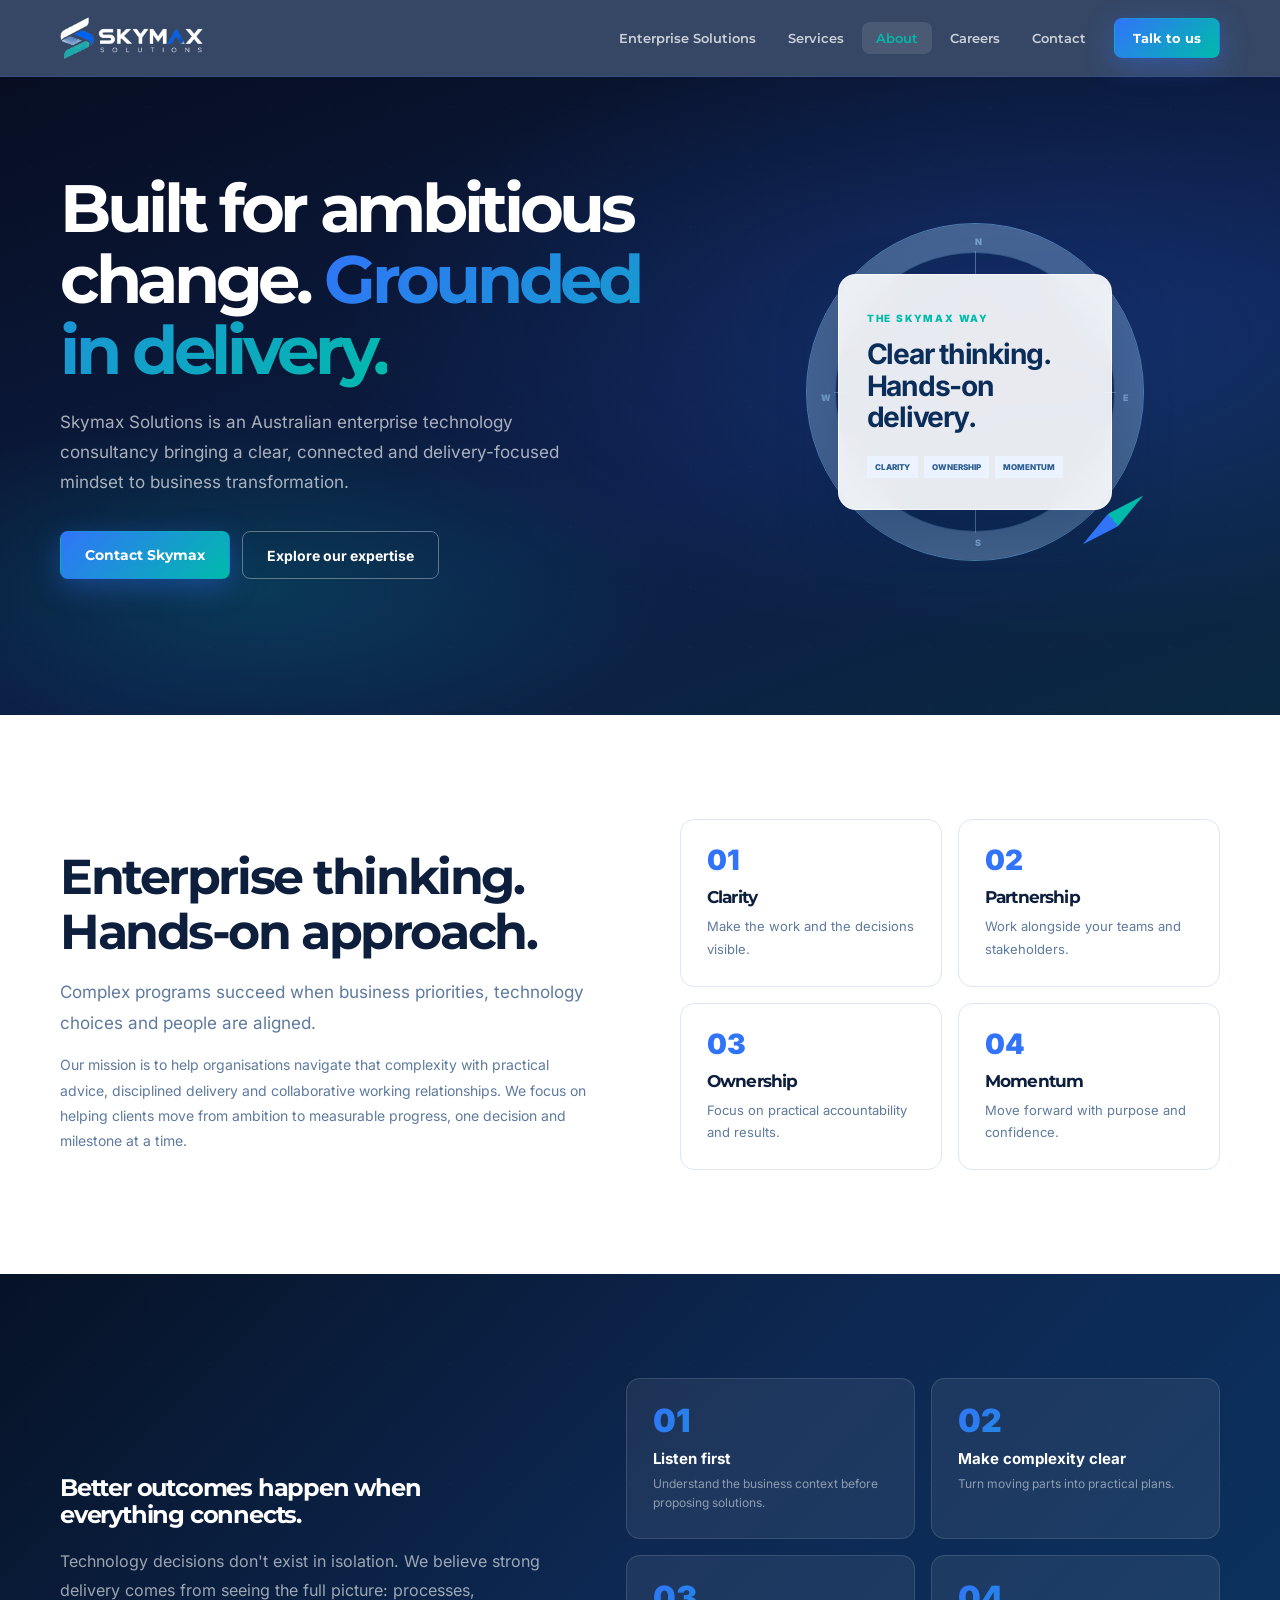
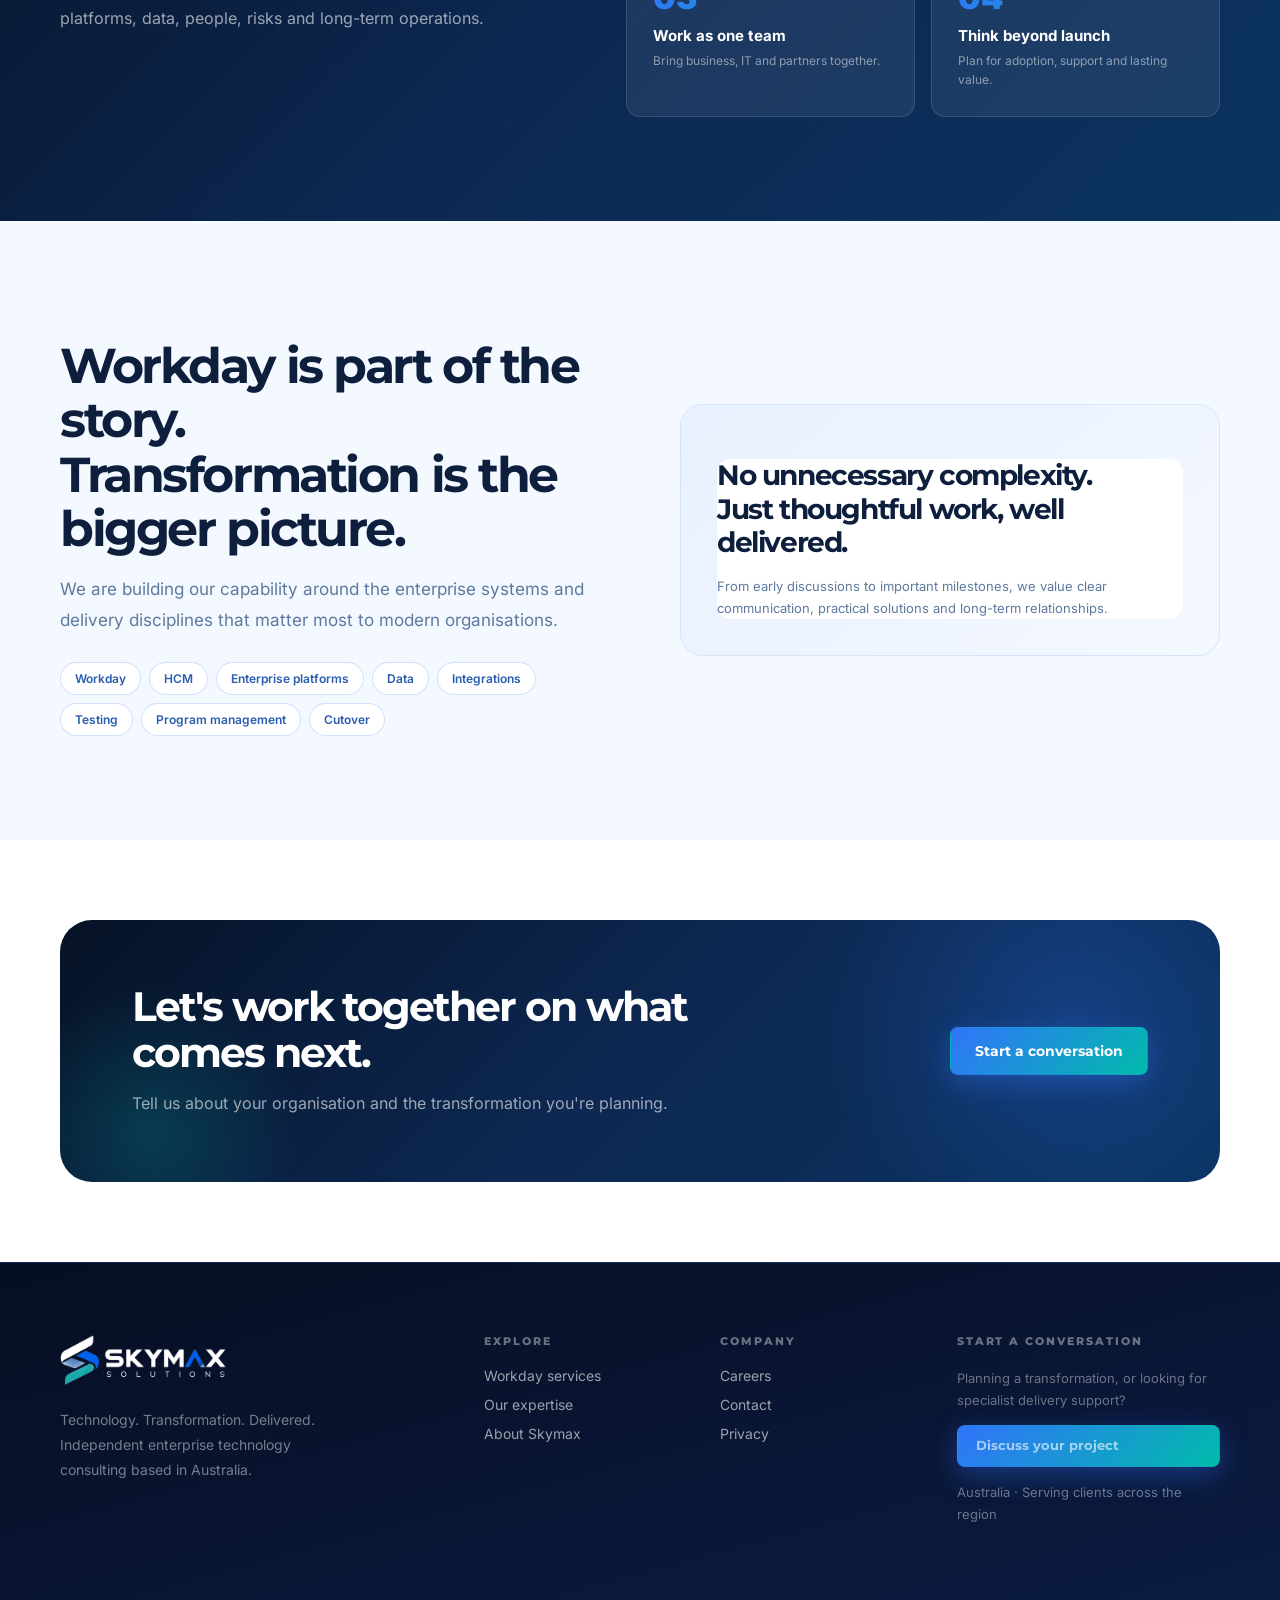
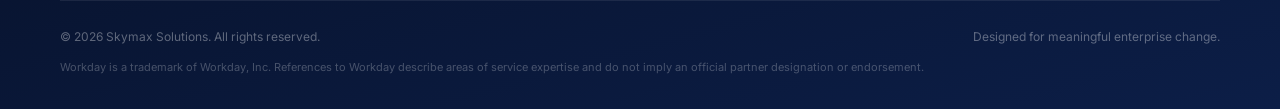
==== commit 85c9b6e7: "Update enterprise solutions content and layout" ====
--- a/about.html
+++ b/about.html
@@ -21,7 +21,7 @@
     </a>
     <button class="menu-toggle" type="button" aria-expanded="false" aria-controls="primary-nav" aria-label="Open menu"><span></span><span></span><span></span></button>
     <nav class="nav" id="primary-nav" aria-label="Primary navigation">
-      <a href="workday.html">Workday</a>
+      <a href="workday.html">Enterprise Solutions</a>
       <a href="services.html">Services</a>
       <a href="about.html" aria-current="page">About</a>
       <a href="careers.html">Careers</a>
--- a/assets/styles.css
+++ b/assets/styles.css
@@ -177,6 +177,9 @@
   height: 76px; display: flex; align-items: center;
   justify-content: space-between; gap: 28px;
 }
+.site-header .shell > a:first-child {
+  align-self: stretch; display: flex; align-items: center;
+}
 .brand {
   display: inline-flex; gap: 12px; align-items: center;
   color: #fff; white-space: nowrap; flex-shrink: 0;
@@ -198,7 +201,7 @@
   letter-spacing: .5em; padding-left: 2px; margin-top: 8px;
   color: rgba(255,255,255,.7);
 }
-.nav { display: flex; align-items: center; gap: 4px; }
+.nav { align-self: stretch; display: flex; align-items: center; gap: 4px; }
 .nav > a:not(.btn) {
   font-size: 13px; font-weight: 600; color: rgba(255,255,255,.75);
   padding: 8px 14px; border-radius: var(--radius-sm);
@@ -449,6 +452,64 @@
 .service-card h3 { font-size: 21px; margin: 20px 0 10px; }
 .service-card p { font-size: 14px; color: var(--muted); line-height: 1.7; margin-bottom: 24px; }
 .service-card .text-link { margin-top: auto; }
+
+/* Workday capability pillars */
+.workday-capabilities {
+  position: relative; overflow: hidden;
+  background:
+    radial-gradient(circle at 8% 18%, rgba(49,116,250,.13), transparent 34%),
+    radial-gradient(circle at 92% 86%, rgba(0,187,171,.1), transparent 30%),
+    linear-gradient(145deg, #eef5ff 0%, #f8fbff 54%, #eefcf9 100%);
+}
+.workday-capabilities::before {
+  content: ''; position: absolute; inset: 0; pointer-events: none;
+  background-image: radial-gradient(rgba(49,116,250,.13) 1px, transparent 1px);
+  background-size: 24px 24px; mask-image: linear-gradient(90deg, #000, transparent 48%);
+  -webkit-mask-image: linear-gradient(90deg, #000, transparent 48%);
+}
+.capabilities-layout {
+  position: relative; display: grid;
+  grid-template-columns: minmax(0,.85fr) minmax(0,1.15fr);
+  align-items: center; gap: 80px;
+}
+.capabilities-copy { max-width: 490px; }
+.capabilities-eyebrow {
+  display: inline-flex; align-items: center; gap: 10px;
+  color: var(--blue); font-family: 'Montserrat', 'Segoe UI', sans-serif;
+  font-size: 11px; font-weight: 800; letter-spacing: .16em;
+  text-transform: uppercase; margin-bottom: 20px;
+}
+.capabilities-eyebrow::before {
+  content: ''; width: 30px; height: 2px; border-radius: 99px;
+  background: var(--grad-main);
+}
+.capabilities-copy h2 { font-size: clamp(34px, 4vw, 50px); }
+.capabilities-copy p {
+  max-width: 460px; margin-top: 24px;
+  color: var(--muted); font-size: 16px; line-height: 1.8;
+}
+.capabilities-list { display: grid; grid-auto-rows: 1fr; gap: 14px; }
+.capability-panel {
+  display: grid; grid-template-columns: 58px 1fr; align-items: center; gap: 22px;
+  padding: 27px 30px; background: rgba(255,255,255,.84);
+  border: 1px solid rgba(49,116,250,.14); border-radius: 18px;
+  box-shadow: 0 12px 35px rgba(13,31,60,.08);
+  backdrop-filter: blur(12px);
+  transition: transform .3s, border-color .3s, box-shadow .3s;
+}
+.capability-panel:hover {
+  transform: translateX(6px); border-color: rgba(49,116,250,.34);
+  box-shadow: 0 18px 46px rgba(13,31,60,.12);
+}
+.capability-index {
+  display: grid; place-items: center; width: 52px; height: 52px;
+  border-radius: 15px; background: var(--grad-main); color: #fff;
+  font-family: 'Montserrat', 'Segoe UI', sans-serif;
+  font-size: 13px; font-weight: 800; letter-spacing: .06em;
+  box-shadow: 0 9px 24px rgba(49,116,250,.24);
+}
+.capability-panel h3 { font-size: 21px; margin: 2px 0 7px; }
+.capability-panel p { color: var(--muted); font-size: 14px; line-height: 1.7; }
 
 /* Dark service cards */
 .card-grid--dark .service-card {
@@ -745,6 +806,8 @@
   .section-head p { text-align: left; }
   .insight-split { grid-template-columns: 1fr; gap: 40px; }
   .insight-split > div:first-child { max-width: 620px; }
+  .capabilities-layout { grid-template-columns: 1fr; gap: 44px; }
+  .capabilities-copy { max-width: 620px; }
 }
 @media(max-width:600px) {
   .shell { width: calc(100% - 36px); }
@@ -762,6 +825,9 @@
   .proof-grid { grid-template-columns: 1fr; }
   .insight-split { gap: 30px; }
   .insight-split .proof-card { min-height: 0; padding: 22px; }
+  .capability-panel { grid-template-columns: 46px 1fr; gap: 17px; padding: 22px 20px; }
+  .capability-index { width: 44px; height: 44px; border-radius: 13px; }
+  .capability-panel h3 { font-size: 18px; }
   .check-list { grid-template-columns: 1fr; }
   .form-grid { grid-template-columns: 1fr; }
   .form-field.full { grid-column: 1; }
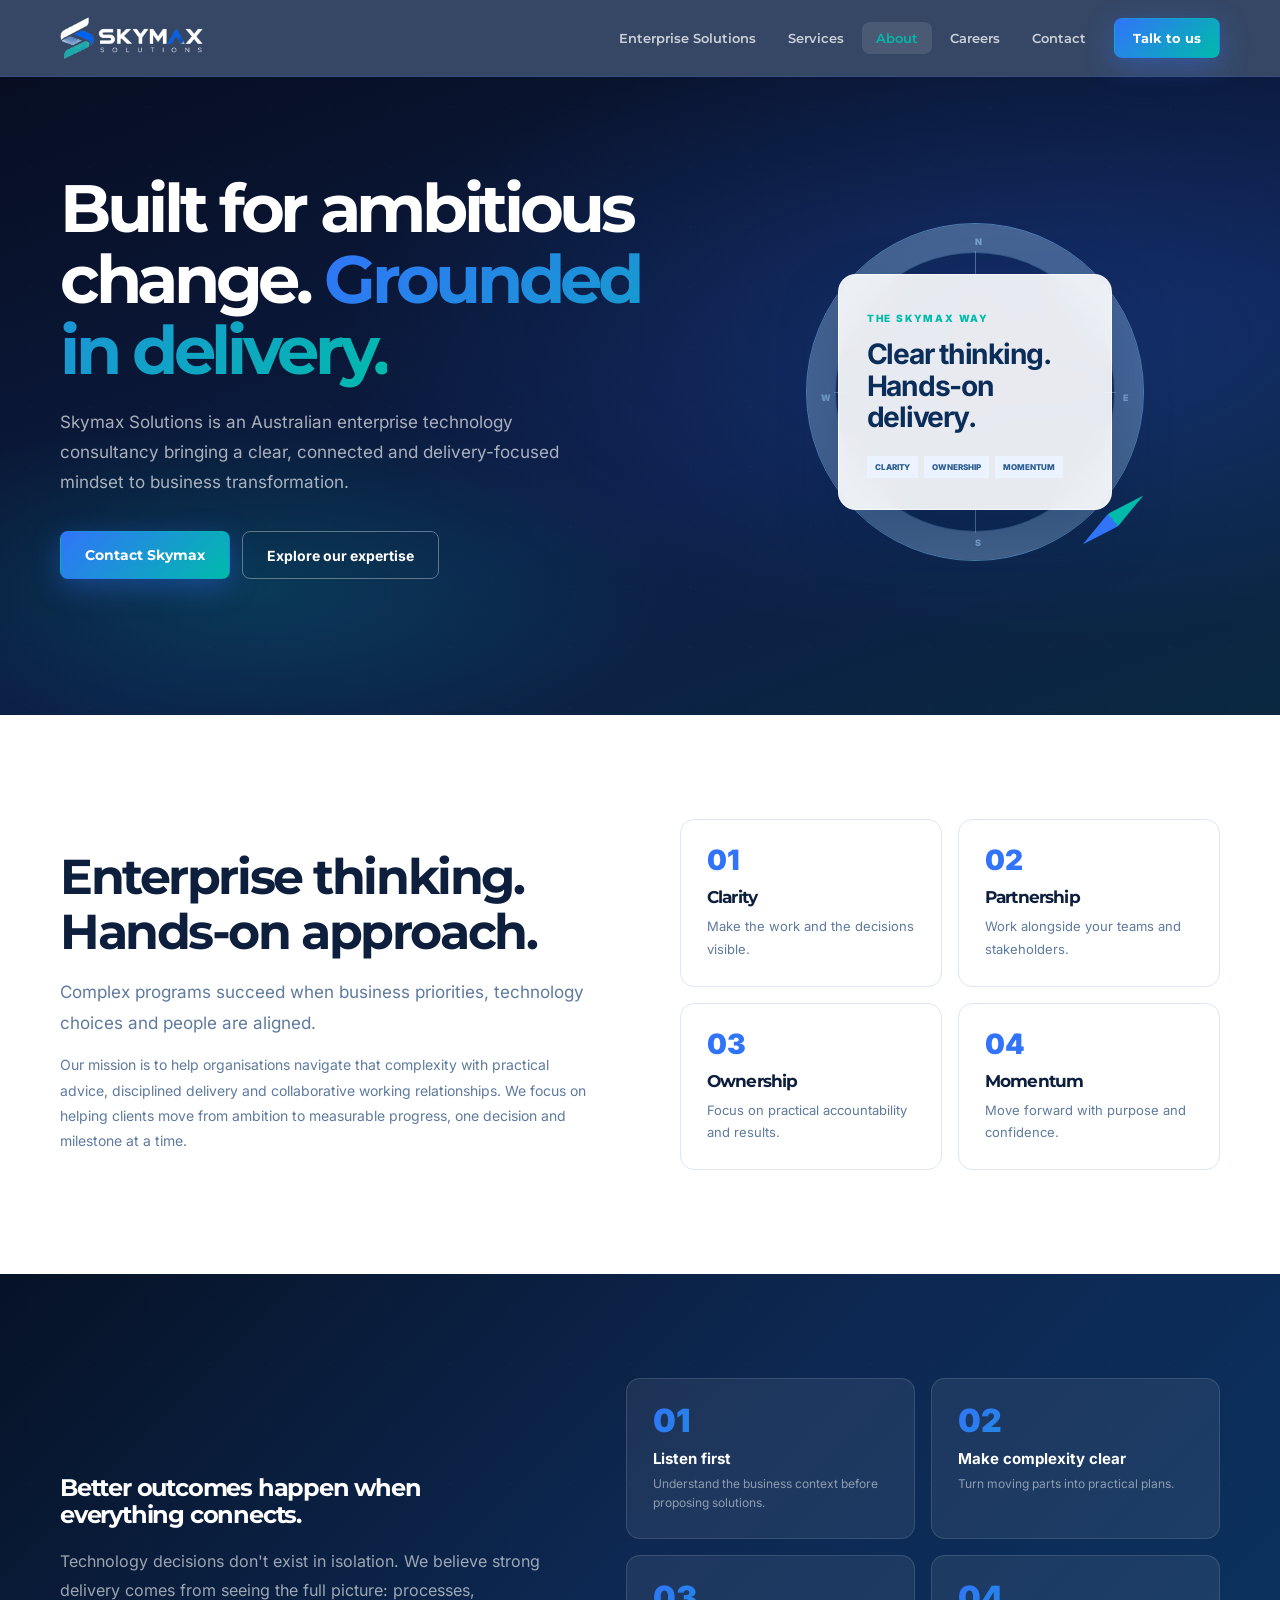
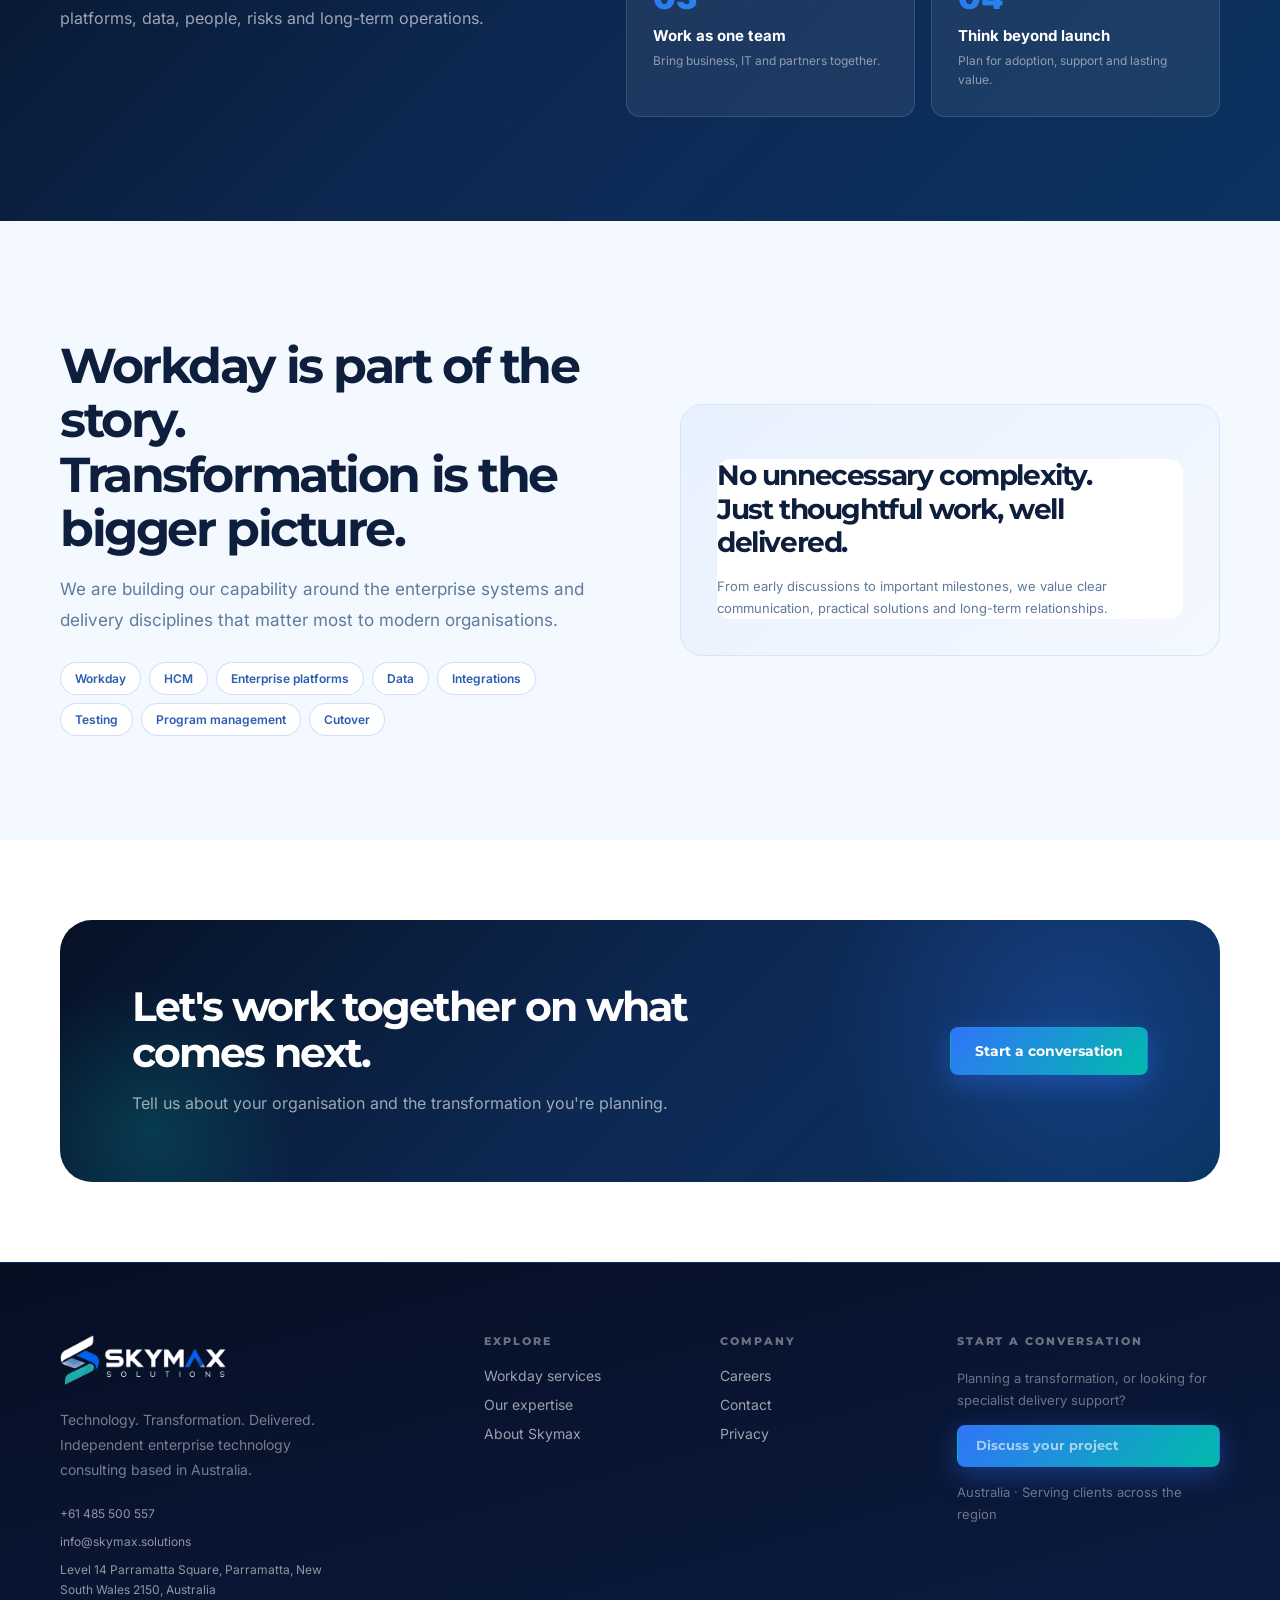
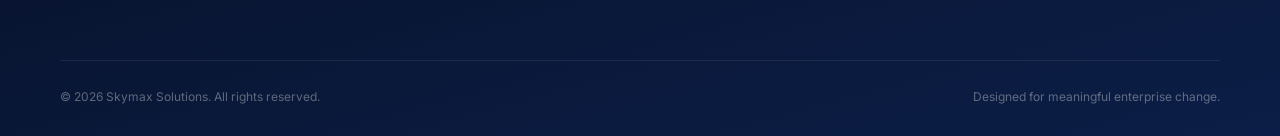
==== commit 778c3891: "Add business contact details to site" ====
--- a/about.html
+++ b/about.html
@@ -21,7 +21,7 @@
     </a>
     <button class="menu-toggle" type="button" aria-expanded="false" aria-controls="primary-nav" aria-label="Open menu"><span></span><span></span><span></span></button>
     <nav class="nav" id="primary-nav" aria-label="Primary navigation">
-      <a href="workday.html">Enterprise Solutions</a>
+      <a href="enterprise-solutions.html">Enterprise Solutions</a>
       <a href="services.html">Services</a>
       <a href="about.html" aria-current="page">About</a>
       <a href="careers.html">Careers</a>
@@ -169,10 +169,15 @@
           <img class="brand-logo" src="assets/logo-full-dark.png" width="1632" height="491" alt="Skymax Solutions">
         </a>
         <p class="footer-desc">Technology. Transformation. Delivered.<br>Independent enterprise technology consulting based in Australia.</p>
+        <div class="footer-contact">
+          <a href="tel:+61485500557">+61 485 500 557</a>
+          <a href="mailto:info@skymax.solutions">info@skymax.solutions</a>
+          <address>Level 14 Parramatta Square, Parramatta, New South Wales 2150, Australia</address>
+        </div>
       </div>
       <div class="footer-col">
         <h4>Explore</h4>
-        <a href="workday.html">Workday services</a>
+        <a href="enterprise-solutions.html">Workday services</a>
         <a href="services.html">Our expertise</a>
         <a href="about.html">About Skymax</a>
       </div>
@@ -193,7 +198,6 @@
       <span>© <span id="year">2026</span> Skymax Solutions. All rights reserved.</span>
       <span>Designed for meaningful enterprise change.</span>
     </div>
-    <p class="footer-disclaimer">Workday is a trademark of Workday, Inc. References to Workday describe areas of service expertise and do not imply an official partner designation or endorsement.</p>
   </div>
 </footer>
 
--- a/assets/styles.css
+++ b/assets/styles.css
@@ -663,7 +663,10 @@
 }
 .contact-detail:first-child { border-top: none; }
 .contact-detail strong { display: block; font-size: 14px; font-weight: 700; }
-.contact-detail span { display: block; color: var(--muted); font-size: 13px; margin-top: 5px; }
+.contact-detail span,
+.contact-detail a { display: block; color: var(--muted); font-size: 13px; margin-top: 5px; line-height: 1.7; }
+.contact-detail a { width: fit-content; transition: color .2s; }
+.contact-detail a:hover { color: var(--blue); }
 .form-card {
   background: #fff; border: 1px solid #deeaf8;
   border-radius: var(--radius-lg); padding: 38px;
@@ -752,6 +755,14 @@
   font-size: 14px; color: rgba(255,255,255,.45); line-height: 1.8;
   max-width: 270px; margin-top: 22px;
 }
+.footer-contact { display: grid; gap: 8px; max-width: 285px; margin-top: 22px; }
+.footer-contact a,
+.footer-contact address {
+  color: rgba(255,255,255,.55); font-size: 12px; line-height: 1.65;
+  font-style: normal; overflow-wrap: anywhere;
+}
+.footer-contact a { width: fit-content; transition: color .2s; }
+.footer-contact a:hover { color: #fff; }
 .footer-col h4 {
   font-size: 11px; font-weight: 800; letter-spacing: .18em;
   text-transform: uppercase; color: rgba(255,255,255,.4);
@@ -770,8 +781,6 @@
   justify-content: space-between; gap: 14px;
   font-size: 12px; color: rgba(255,255,255,.35);
 }
-.footer-disclaimer { font-size: 11px; color: rgba(255,255,255,.25); margin-top: 14px; }
-
 /* ── PRIVACY / PROSE ───────────────────────────────────── */
 .prose { max-width: 760px; }
 .prose h2 { font-size: 28px; margin-bottom: 18px; }
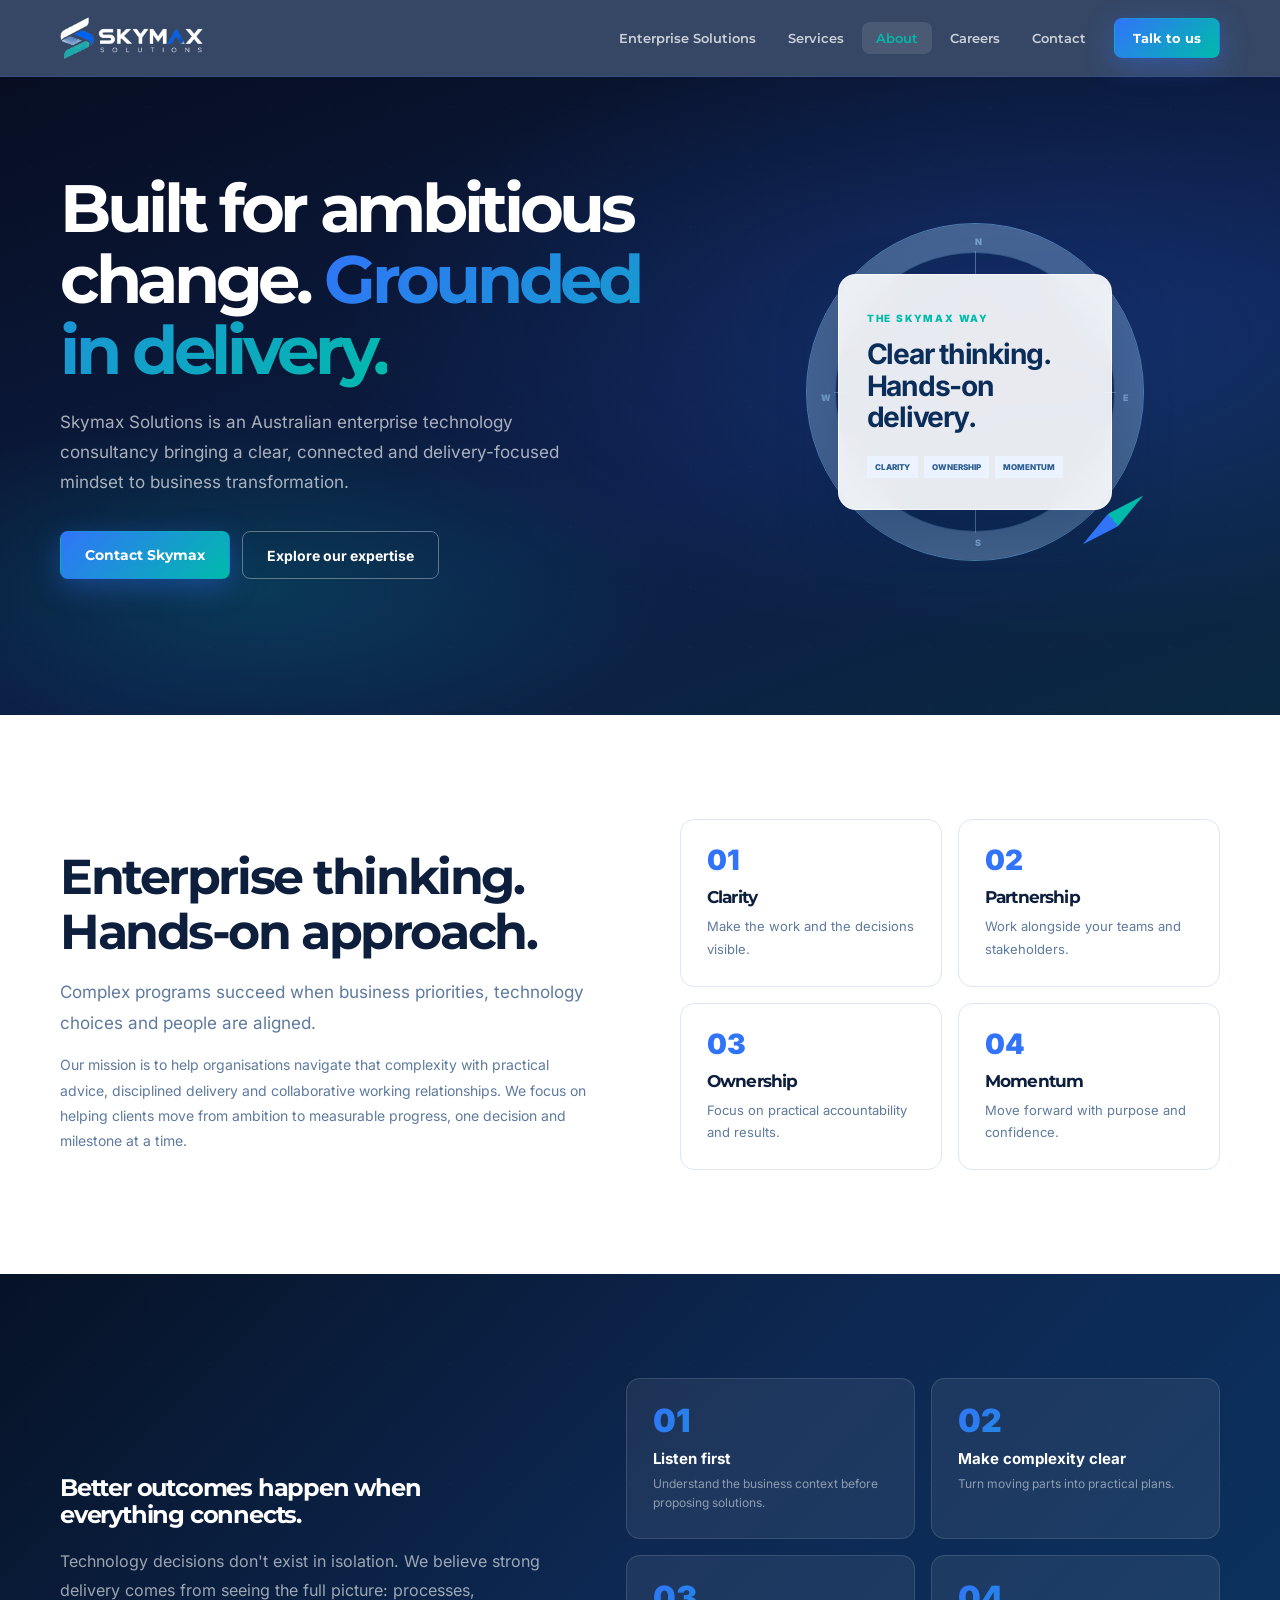
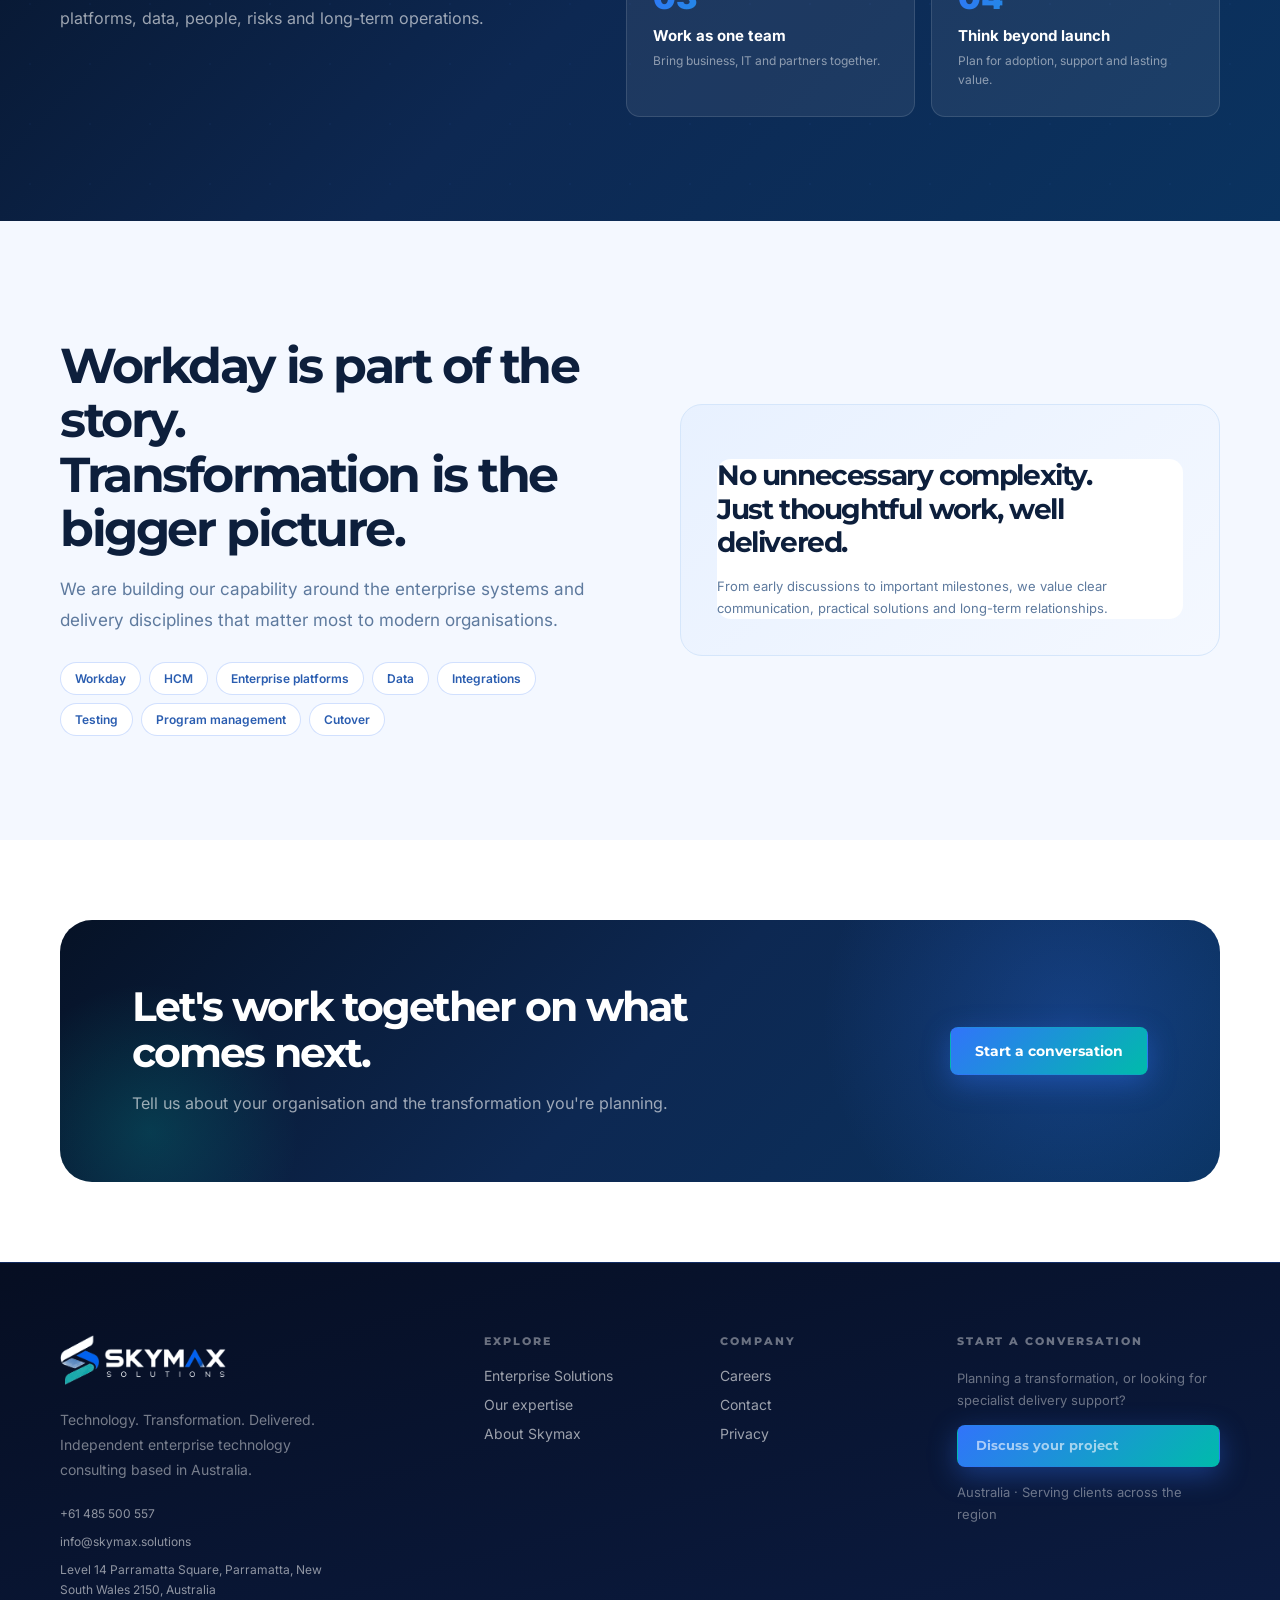
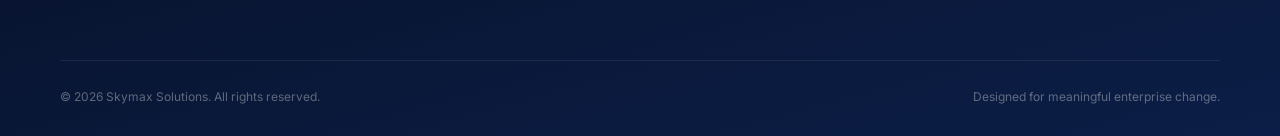
==== commit 3422e1d6: "Align footer enterprise solutions label" ====
--- a/about.html
+++ b/about.html
@@ -177,7 +177,7 @@
       </div>
       <div class="footer-col">
         <h4>Explore</h4>
-        <a href="enterprise-solutions.html">Workday services</a>
+        <a href="enterprise-solutions.html">Enterprise Solutions</a>
         <a href="services.html">Our expertise</a>
         <a href="about.html">About Skymax</a>
       </div>
